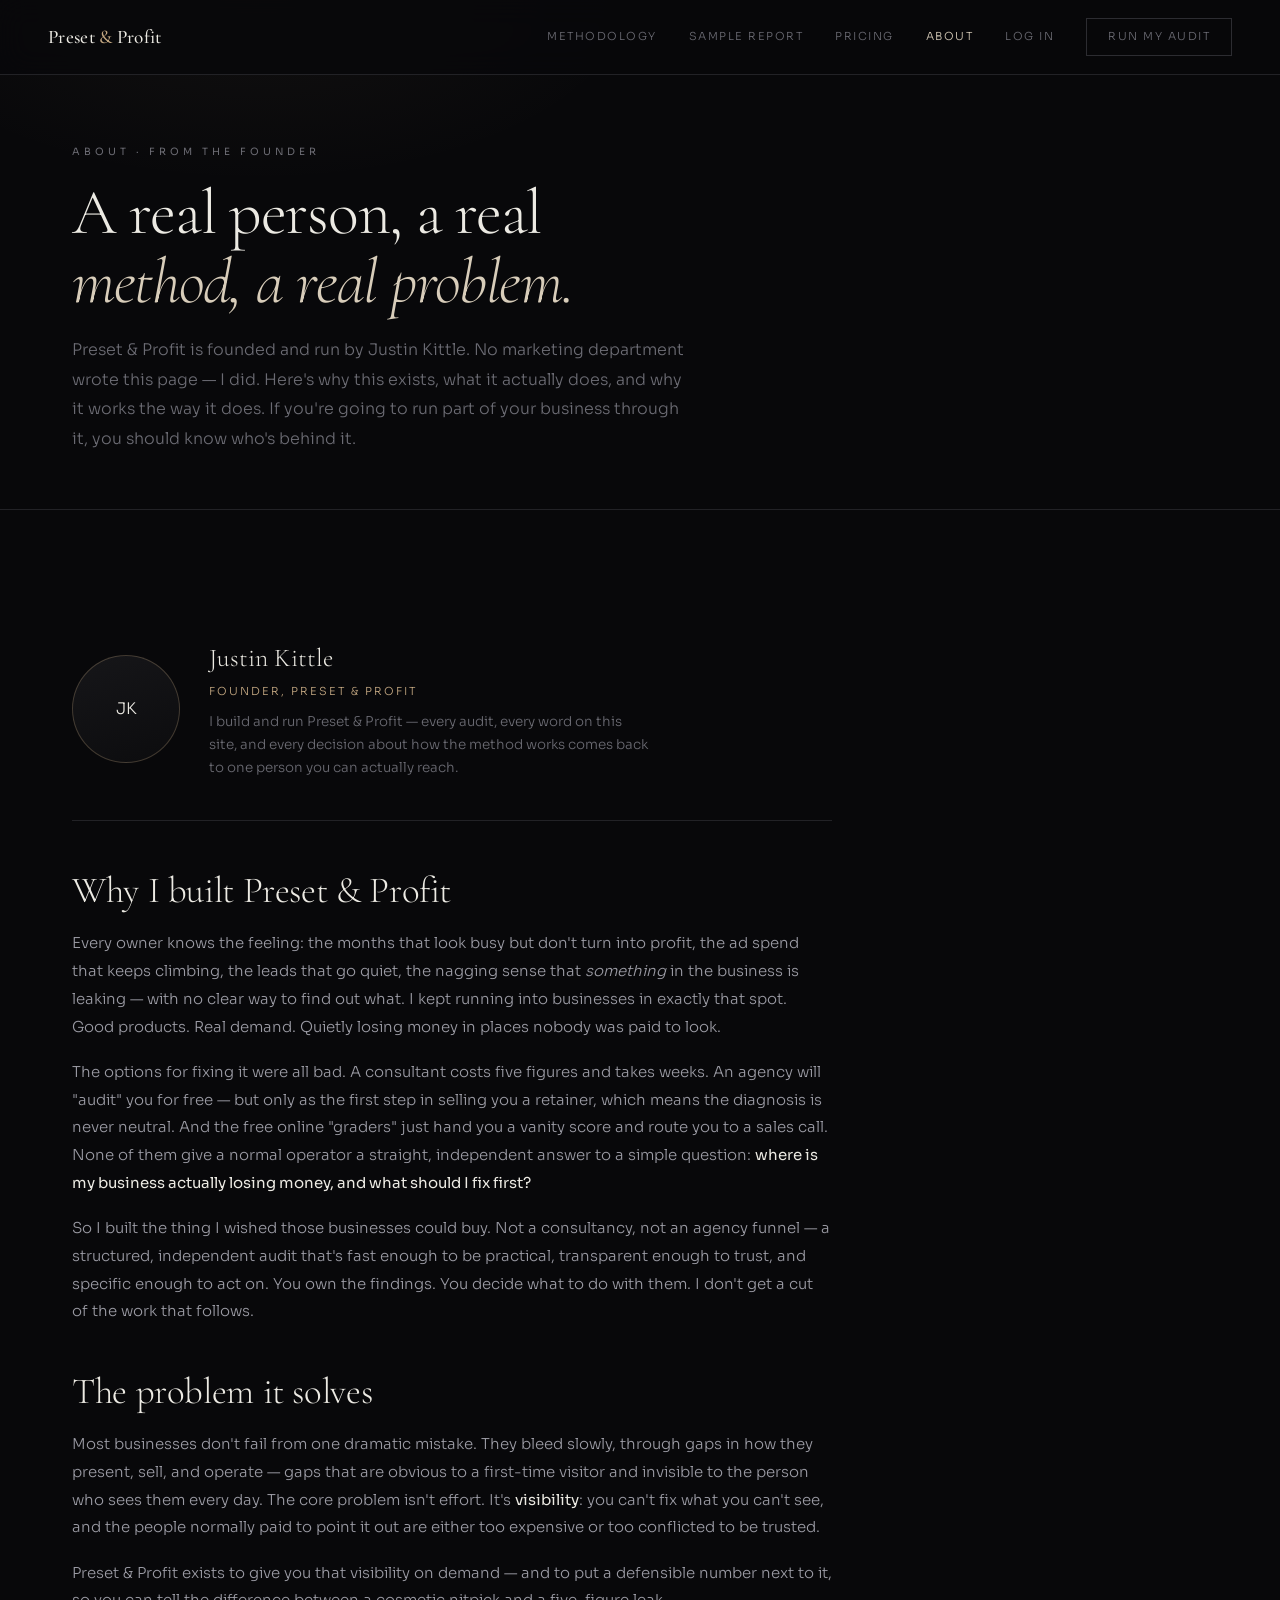
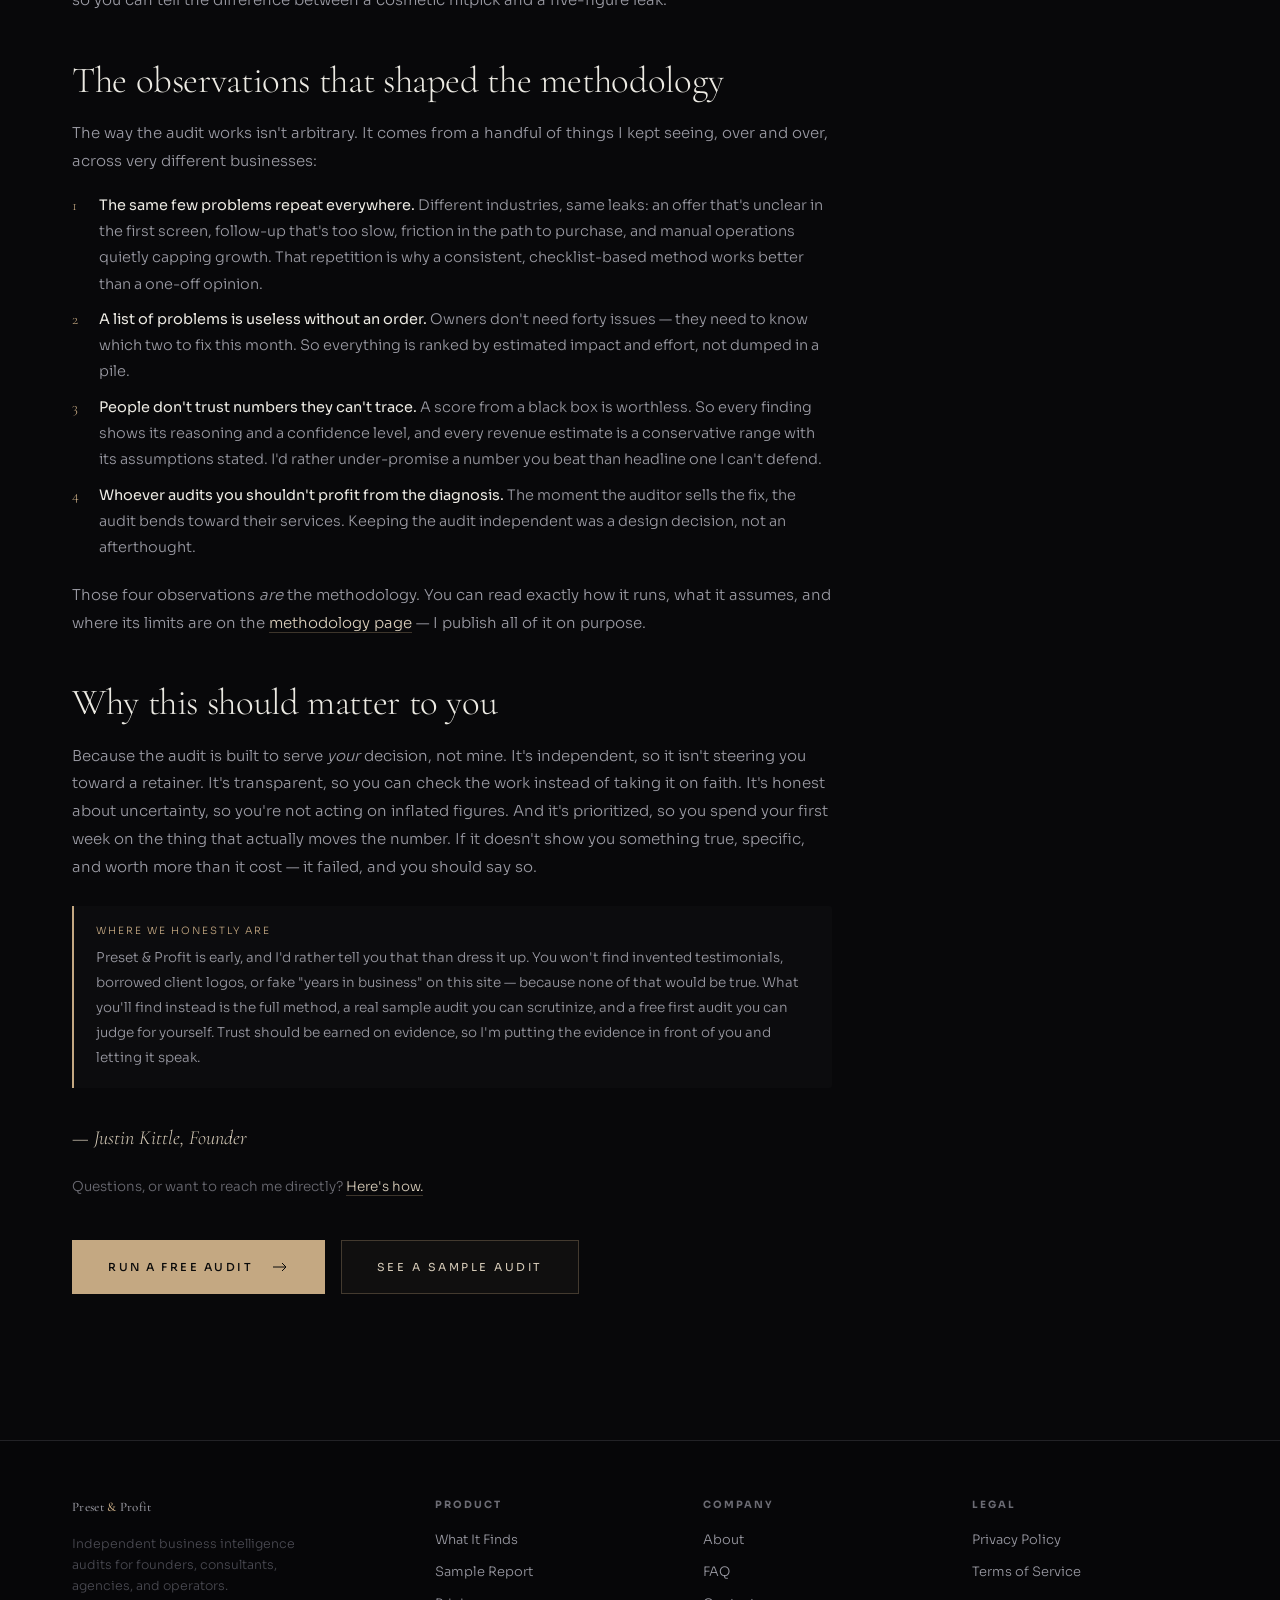
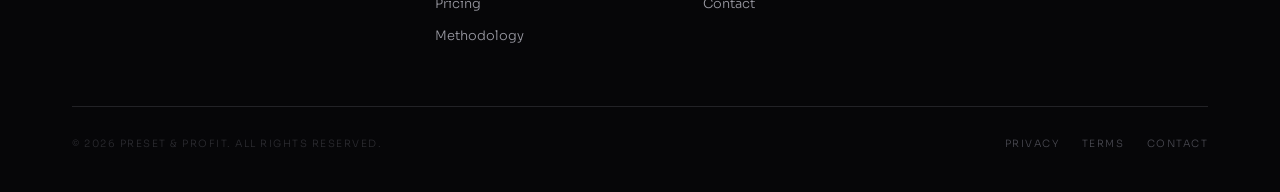
==== about.html @ 82113d1f "Restore marketing site: replace broken JSX index.html with working static site The repo previously s" ====
<!DOCTYPE html>
<html lang="en">
<head>
<meta charset="UTF-8" />
<meta name="viewport" content="width=device-width, initial-scale=1.0" />
<title>About — Preset &amp; Profit</title>
<meta name="description" content="Why Preset & Profit exists, what we analyze, and what makes the approach different. A transparent business intelligence audit built for operators." />
<link rel="icon" href="assets/favicon.svg" type="image/svg+xml" />
<link rel="preconnect" href="https://fonts.googleapis.com" /><link rel="preconnect" href="https://fonts.gstatic.com" crossorigin />
<link href="https://fonts.googleapis.com/css2?family=Cormorant+Garamond:ital,wght@0,300;0,400;0,500;0,600;1,300;1,400&family=Sora:wght@200;300;400;500;600&display=swap" rel="stylesheet" />
<link rel="stylesheet" href="assets/site.css" />
<style>
  .founder{display:flex;gap:1.8rem;align-items:center;max-width:var(--prose);margin-bottom:3rem;padding-bottom:2.5rem;border-bottom:1px solid var(--line)}
  .founder .photo{flex-shrink:0;width:108px;height:108px;border-radius:50%;background:linear-gradient(160deg,#161619,#0c0c0e);border:1px solid var(--gold-line);display:grid;place-items:center;overflow:hidden}
  .founder .photo img{width:100%;height:100%;object-fit:cover}
  .founder .nm{font-family:var(--serif);font-size:1.6rem;color:var(--warm-white)}
  .founder .role{font-size:11px;letter-spacing:2px;text-transform:uppercase;color:var(--gold);margin:.2rem 0 .7rem}
  .founder .who p{font-size:13.5px;color:var(--chrome);line-height:1.7;margin:0;max-width:440px}
  @media(max-width:560px){.founder{flex-direction:column;align-items:flex-start;text-align:left}}
</style>
</head>
<body>

<nav id="nav" class="solid">
  <a href="index.html" class="brand">Preset <b>&amp;</b> Profit</a>
  <button class="nav-toggle" aria-label="Menu" onclick="document.getElementById('navlinks').classList.toggle('open')">☰</button>
  <div class="nav-links" id="navlinks">
    <a href="methodology.html">Methodology</a>
    <a href="sample-report.html">Sample Report</a>
    <a href="index.html#pricing">Pricing</a>
    <a href="about.html" class="active">About</a>
    <a href="https://app.presetprofit.com/login">Log in</a>
    <a href="https://app.presetprofit.com/audit" class="nav-cta">Run My Audit</a>
  </div>
</nav>

<header class="page-hero">
  <div class="wrap">
    <span class="eyebrow">About · From the Founder</span>
    <h1>A real person, a real<br><em class="cream">method, a real problem.</em></h1>
    <p class="lead">Preset &amp; Profit is founded and run by Justin Kittle. No marketing department wrote this page — I did. Here's why this exists, what it actually does, and why it works the way it does. If you're going to run part of your business through it, you should know who's behind it.</p>
  </div>
</header>

<main class="section-pad">
  <div class="wrap">
    <!-- Founder card -->
    <div class="founder reveal">
      <div class="photo">JK</div>
      <div class="who">
        <div class="nm">Justin Kittle</div>
        <div class="role">Founder, Preset &amp; Profit</div>
        <p>I build and run Preset &amp; Profit — every audit, every word on this site, and every decision about how the method works comes back to one person you can actually reach.</p>
      </div>
    </div>

    <div class="prose reveal d2">

      <h2>Why I built Preset &amp; Profit</h2>
      <p>Every owner knows the feeling: the months that look busy but don't turn into profit, the ad spend that keeps climbing, the leads that go quiet, the nagging sense that <em>something</em> in the business is leaking — with no clear way to find out what. I kept running into businesses in exactly that spot. Good products. Real demand. Quietly losing money in places nobody was paid to look.</p>
      <p>The options for fixing it were all bad. A consultant costs five figures and takes weeks. An agency will "audit" you for free — but only as the first step in selling you a retainer, which means the diagnosis is never neutral. And the free online "graders" just hand you a vanity score and route you to a sales call. None of them give a normal operator a straight, independent answer to a simple question: <strong>where is my business actually losing money, and what should I fix first?</strong></p>
      <p>So I built the thing I wished those businesses could buy. Not a consultancy, not an agency funnel — a structured, independent audit that's fast enough to be practical, transparent enough to trust, and specific enough to act on. You own the findings. You decide what to do with them. I don't get a cut of the work that follows.</p>

      <h2>The problem it solves</h2>
      <p>Most businesses don't fail from one dramatic mistake. They bleed slowly, through gaps in how they present, sell, and operate — gaps that are obvious to a first-time visitor and invisible to the person who sees them every day. The core problem isn't effort. It's <strong>visibility</strong>: you can't fix what you can't see, and the people normally paid to point it out are either too expensive or too conflicted to be trusted.</p>
      <p>Preset &amp; Profit exists to give you that visibility on demand — and to put a defensible number next to it, so you can tell the difference between a cosmetic nitpick and a five-figure leak.</p>

      <h2>The observations that shaped the methodology</h2>
      <p>The way the audit works isn't arbitrary. It comes from a handful of things I kept seeing, over and over, across very different businesses:</p>
      <ol>
        <li><strong>The same few problems repeat everywhere.</strong> Different industries, same leaks: an offer that's unclear in the first screen, follow-up that's too slow, friction in the path to purchase, and manual operations quietly capping growth. That repetition is why a consistent, checklist-based method works better than a one-off opinion.</li>
        <li><strong>A list of problems is useless without an order.</strong> Owners don't need forty issues — they need to know which two to fix this month. So everything is ranked by estimated impact and effort, not dumped in a pile.</li>
        <li><strong>People don't trust numbers they can't trace.</strong> A score from a black box is worthless. So every finding shows its reasoning and a confidence level, and every revenue estimate is a conservative range with its assumptions stated. I'd rather under-promise a number you beat than headline one I can't defend.</li>
        <li><strong>Whoever audits you shouldn't profit from the diagnosis.</strong> The moment the auditor sells the fix, the audit bends toward their services. Keeping the audit independent was a design decision, not an afterthought.</li>
      </ol>
      <p>Those four observations <em>are</em> the methodology. You can read exactly how it runs, what it assumes, and where its limits are on the <a class="link" href="methodology.html">methodology page</a> — I publish all of it on purpose.</p>

      <h2>Why this should matter to you</h2>
      <p>Because the audit is built to serve <em>your</em> decision, not mine. It's independent, so it isn't steering you toward a retainer. It's transparent, so you can check the work instead of taking it on faith. It's honest about uncertainty, so you're not acting on inflated figures. And it's prioritized, so you spend your first week on the thing that actually moves the number. If it doesn't show you something true, specific, and worth more than it cost — it failed, and you should say so.</p>

      <div class="callout">
        <span class="t">Where we honestly are</span>
        <p>Preset &amp; Profit is early, and I'd rather tell you that than dress it up. You won't find invented testimonials, borrowed client logos, or fake "years in business" on this site — because none of that would be true. What you'll find instead is the full method, a real sample audit you can scrutinize, and a free first audit you can judge for yourself. Trust should be earned on evidence, so I'm putting the evidence in front of you and letting it speak.</p>
      </div>

      <p style="margin-top:2rem;font-style:italic;color:var(--cream);font-family:var(--serif);font-size:1.25rem">— Justin Kittle, Founder</p>
      <p class="muted">Questions, or want to reach me directly? <a class="link" href="contact.html">Here's how.</a></p>

      <p style="margin-top:2.5rem">
        <a href="https://app.presetprofit.com/audit" class="btn btn-primary">Run a free audit &nbsp;
          <svg width="15" height="10" viewBox="0 0 15 10" fill="none"><path d="M0 5h13M9 1l4 4-4 4" stroke="currentColor" stroke-width="1"/></svg></a>
        &nbsp;&nbsp;
        <a href="sample-report.html" class="btn btn-ghost">See a sample audit</a>
      </p>

    </div>
  </div>
</main>

<footer>
  <div class="wrap">
    <div class="foot-top">
      <div class="foot-col">
        <a href="index.html" class="brand">Preset <b>&amp;</b> Profit</a>
        <p>Independent business intelligence audits for founders, consultants, agencies, and operators.</p>
      </div>
      <div class="foot-col"><h5>Product</h5>
        <a href="index.html#features">What It Finds</a>
        <a href="sample-report.html">Sample Report</a>
        <a href="index.html#pricing">Pricing</a>
        <a href="methodology.html">Methodology</a>
      </div>
      <div class="foot-col"><h5>Company</h5>
        <a href="about.html">About</a>
        <a href="faq.html">FAQ</a>
        <a href="contact.html">Contact</a>
      </div>
      <div class="foot-col"><h5>Legal</h5>
        <a href="privacy.html">Privacy Policy</a>
        <a href="terms.html">Terms of Service</a>
      </div>
    </div>
    <div class="foot-bottom">
      <div class="foot-legal">© 2026 Preset &amp; Profit. All rights reserved.</div>
      <div class="links"><a href="privacy.html">Privacy</a><a href="terms.html">Terms</a><a href="contact.html">Contact</a></div>
    </div>
  </div>
</footer>

<script src="assets/site.js"></script>
</body>
</html>
---- assets/site.css ----
/* ════════════════════════════════════════════════════════════════
   Preset & Profit — shared design system
   Same tokens as the homepage. Used by all sub-pages so the
   site reads as ONE company, not a landing page plus a few orphans.
   ════════════════════════════════════════════════════════════════ */
:root{
  --black:#08080a; --charcoal:#0c0c0e; --graphite:#141417; --graphite2:#1c1c20;
  --line:#222226; --line2:#2c2c31;
  --chrome:#6b6b73; --silver:#9a9aa3; --mute:#4a4a52;
  --warm-white:#ECEAE3; --cream:#D8CDBA;
  --gold:#C4A882; --gold-soft:rgba(196,168,130,.10); --gold-line:rgba(196,168,130,.28);
  --blue:#5B8DEF; --green:#5FBF8F; --amber:#E0A04E; --red:#D9614F;
  --serif:'Cormorant Garamond',Georgia,serif;
  --sans:'Sora',system-ui,-apple-system,sans-serif;
  --maxw:1200px; --prose:760px;
}
*,*::before,*::after{box-sizing:border-box;margin:0;padding:0}
html{scroll-behavior:smooth;-webkit-text-size-adjust:100%}
body{background:var(--black);color:var(--warm-white);font-family:var(--sans);font-weight:300;line-height:1.6;overflow-x:hidden;-webkit-font-smoothing:antialiased}
::selection{background:var(--gold);color:#000}
::-webkit-scrollbar{width:3px}::-webkit-scrollbar-track{background:#000}::-webkit-scrollbar-thumb{background:#2a2a2e}
a{color:inherit;text-decoration:none}
img{max-width:100%;display:block}

.wrap{max-width:var(--maxw);margin:0 auto;padding:0 2rem}
.eyebrow{font-size:10px;letter-spacing:4px;color:var(--chrome);text-transform:uppercase;font-weight:400}
.serif{font-family:var(--serif)}
em.cream{color:var(--cream);font-style:italic;font-weight:300}
h1,h2,h3{font-weight:300;letter-spacing:-.01em}
.h2{font-family:var(--serif);font-size:clamp(2rem,4.4vw,3.4rem);line-height:1.12;color:var(--warm-white)}
.lead{font-size:clamp(14px,1.6vw,16px);line-height:1.85;color:var(--chrome)}
.section-pad{padding:clamp(5rem,10vw,9rem) 0}

/* Reveal */
.reveal{opacity:0;transform:translateY(30px);transition:opacity .9s cubic-bezier(.16,1,.3,1),transform .9s cubic-bezier(.16,1,.3,1)}
.reveal.in{opacity:1;transform:none}
.d1{transition-delay:.08s}.d2{transition-delay:.16s}.d3{transition-delay:.24s}.d4{transition-delay:.32s}

/* Buttons */
.btn{display:inline-flex;align-items:center;gap:.7rem;font-family:var(--sans);font-size:11px;letter-spacing:2.5px;text-transform:uppercase;font-weight:400;cursor:pointer;transition:all .35s cubic-bezier(.16,1,.3,1);border:1px solid transparent}
.btn-primary{background:var(--gold);color:#0a0a0a;padding:1rem 2.2rem;font-weight:500}
.btn-primary:hover{background:#d4bb96;transform:translateY(-2px);box-shadow:0 12px 40px -12px rgba(196,168,130,.5)}
.btn-ghost{background:rgba(196,168,130,.04);border-color:var(--gold-line);color:var(--cream);padding:1rem 2.2rem}
.btn-ghost:hover{background:var(--gold-soft);border-color:var(--gold);transform:translateY(-2px)}
.btn svg{transition:transform .35s}.btn:hover svg{transform:translateX(4px)}

/* Nav (shared) */
nav{position:fixed;top:0;left:0;right:0;z-index:100;display:flex;justify-content:space-between;align-items:center;padding:1.15rem clamp(1.25rem,4vw,3rem);transition:all .5s cubic-bezier(.16,1,.3,1)}
nav.scrolled,nav.solid{background:rgba(8,8,10,.82);backdrop-filter:blur(14px);border-bottom:1px solid var(--line)}
.brand{font-family:var(--serif);font-size:1.2rem;letter-spacing:.3px;color:var(--warm-white);font-weight:500}
.brand b{color:var(--gold);font-weight:500}
.nav-links{display:flex;gap:2rem;align-items:center}
.nav-links a{font-size:11px;letter-spacing:1.5px;color:var(--chrome);text-transform:uppercase;transition:color .3s}
.nav-links a:hover{color:var(--warm-white)}
.nav-links a.active{color:var(--cream)}
.nav-cta{border:1px solid var(--line2);padding:.55rem 1.3rem;color:var(--cream);font-size:10px;letter-spacing:2px;text-transform:uppercase;transition:all .3s}
.nav-cta:hover{border-color:var(--gold);color:var(--gold)}
.nav-toggle{display:none;background:none;border:none;color:var(--warm-white);cursor:pointer;font-size:1.3rem}

/* Sub-page hero */
.page-hero{padding:9rem 0 3.5rem;border-bottom:1px solid var(--line);position:relative;overflow:hidden}
.page-hero::after{content:"";position:absolute;inset:0;background:radial-gradient(ellipse 50% 60% at 20% 0%,rgba(196,168,130,.05),transparent 60%);pointer-events:none}
.page-hero .eyebrow{display:block;margin-bottom:1.1rem}
.page-hero h1{font-family:var(--serif);font-size:clamp(2.4rem,5.5vw,4rem);line-height:1.08;letter-spacing:-.02em;max-width:780px}
.page-hero p{margin-top:1.2rem;max-width:620px}
.crumb{font-size:11px;letter-spacing:1.5px;color:var(--mute);text-transform:uppercase;margin-bottom:2rem}
.crumb a:hover{color:var(--silver)}

/* Prose (content pages) */
.prose{max-width:var(--prose)}
.prose h2{font-family:var(--serif);font-size:clamp(1.6rem,3.2vw,2.3rem);color:var(--warm-white);margin:2.8rem 0 1rem;line-height:1.2}
.prose h3{font-family:var(--serif);font-size:1.35rem;color:var(--cream);margin:2rem 0 .7rem;font-weight:400}
.prose h2:first-child,.prose h3:first-child{margin-top:0}
.prose p{font-size:15px;line-height:1.85;color:var(--silver);margin-bottom:1.1rem}
.prose p.muted{color:var(--chrome);font-size:13.5px}
.prose ul,.prose ol{margin:0 0 1.3rem 0;padding-left:0;list-style:none}
.prose li{font-size:14.5px;line-height:1.8;color:var(--silver);padding-left:1.4rem;position:relative;margin-bottom:.6rem}
.prose li::before{content:"";position:absolute;left:0;top:11px;width:6px;height:1px;background:var(--gold)}
.prose ol{counter-reset:n}
.prose ol li::before{content:counter(n);counter-increment:n;top:0;width:auto;height:auto;background:none;color:var(--gold);font-family:var(--serif);font-size:.95rem}
.prose ol li{padding-left:1.7rem}
.prose strong{color:var(--warm-white);font-weight:400}
.prose a.link{color:var(--cream);border-bottom:1px solid var(--gold-line)}
.prose a.link:hover{border-color:var(--gold)}
.fill{background:rgba(196,168,130,.08);border:1px dashed var(--gold-line);color:var(--cream);padding:.05rem .4rem;border-radius:2px;font-style:normal;font-size:.92em}
.callout{border-left:2px solid var(--gold);background:#0c0c0e;padding:1.1rem 1.4rem;margin:1.6rem 0;border-radius:0 3px 3px 0}
.callout p{margin:0;font-size:13.5px;color:var(--silver)}
.callout .t{font-size:10px;letter-spacing:2px;text-transform:uppercase;color:var(--gold);display:block;margin-bottom:.4rem}

/* Cards / grids */
.grid{display:grid;gap:1.25rem}
.g2{grid-template-columns:repeat(2,1fr)}.g3{grid-template-columns:repeat(3,1fr)}.g4{grid-template-columns:repeat(4,1fr)}
.card{background:linear-gradient(160deg,#0f0f12,#0b0b0d);border:1px solid var(--line);padding:1.9rem;transition:border-color .4s,transform .4s cubic-bezier(.16,1,.3,1)}
.card:hover{border-color:var(--line2);transform:translateY(-4px)}
.card .k{font-size:10px;letter-spacing:2.5px;color:var(--gold);text-transform:uppercase;margin-bottom:1rem}
.card h3{font-family:var(--serif);font-size:1.4rem;color:var(--warm-white);margin-bottom:.6rem;line-height:1.2;font-weight:400}
.card p{font-size:13.5px;color:var(--chrome);line-height:1.75}

.section-head{max-width:680px;margin-bottom:3rem}
.section-head .eyebrow{display:block;margin-bottom:1.1rem}
.section-head p{margin-top:1.2rem}

/* Contact / form */
.field{display:flex;flex-direction:column;gap:.4rem;margin-bottom:1rem}
.field label{font-size:10px;letter-spacing:1.5px;color:var(--chrome);text-transform:uppercase}
.field input,.field textarea,.field select{background:#0d0d10;border:1px solid var(--line2);color:var(--warm-white);font-family:var(--sans);font-size:14px;padding:.9rem 1rem;border-radius:3px;transition:border-color .3s;width:100%}
.field textarea{min-height:130px;resize:vertical}
.field input:focus,.field textarea:focus,.field select:focus{outline:none;border-color:var(--gold)}
.field input::placeholder,.field textarea::placeholder{color:var(--mute)}
.form-success{display:none;padding:1.4rem;border:1px solid var(--gold-line);background:var(--gold-soft);border-radius:4px;margin-top:1.2rem}
.form-success.show{display:block}
.form-success h4{font-family:var(--serif);font-size:1.3rem;color:var(--cream);margin-bottom:.4rem}
.form-success p{font-size:13px;color:var(--silver);line-height:1.7}

/* FAQ */
.faq-item{border-bottom:1px solid var(--line)}
.faq-q{width:100%;text-align:left;background:none;border:none;cursor:pointer;padding:1.4rem 0;display:flex;justify-content:space-between;align-items:center;gap:1.5rem;color:var(--warm-white);font-family:var(--sans);font-size:15px;font-weight:400}
.faq-q .pm{color:var(--gold);font-size:1.3rem;flex-shrink:0;transition:transform .3s;line-height:1}
.faq-q[aria-expanded="true"] .pm{transform:rotate(45deg)}
.faq-a{max-height:0;overflow:hidden;transition:max-height .4s ease}
.faq-a .inner{padding:0 0 1.5rem;font-size:14px;line-height:1.85;color:var(--silver);max-width:680px}

/* Footer (shared) */
footer{border-top:1px solid var(--line);padding:3.5rem 0 2.5rem;background:#060608}
.foot-top{display:grid;grid-template-columns:1.4fr 1fr 1fr 1fr;gap:2rem;margin-bottom:3rem}
.foot-col h5{font-size:10px;letter-spacing:2px;text-transform:uppercase;color:var(--chrome);margin-bottom:1.1rem}
.foot-col a{display:block;font-size:13px;color:var(--silver);margin-bottom:.7rem;transition:color .3s}
.foot-col a:hover{color:var(--warm-white)}
.foot-col .brand{margin-bottom:1rem}
.foot-col p{font-size:12.5px;color:var(--mute);line-height:1.7;max-width:240px}
.foot-bottom{display:flex;justify-content:space-between;align-items:center;gap:1.5rem;flex-wrap:wrap;border-top:1px solid var(--line);padding-top:1.8rem}
.foot-legal{font-size:10px;letter-spacing:1.5px;color:#2c2c31;text-transform:uppercase}
.foot-bottom .links{display:flex;gap:1.4rem;flex-wrap:wrap}
.foot-bottom .links a{font-size:10px;letter-spacing:1.5px;color:var(--mute);text-transform:uppercase;transition:color .3s}
.foot-bottom .links a:hover{color:var(--silver)}

@media(max-width:900px){
  .g4,.g3{grid-template-columns:repeat(2,1fr)}
  .foot-top{grid-template-columns:1fr 1fr}
  .nav-links{display:none}
  .nav-links.open{display:flex;position:absolute;top:100%;right:1rem;flex-direction:column;background:rgba(10,10,12,.97);backdrop-filter:blur(14px);border:1px solid var(--line);padding:1.4rem 1.8rem;gap:1.2rem;align-items:flex-start}
  .nav-toggle{display:block}
}
@media(max-width:560px){.g2,.g3,.g4{grid-template-columns:1fr}.foot-top{grid-template-columns:1fr}}
@media(prefers-reduced-motion:reduce){.reveal{opacity:1;transform:none;transition:none}*{animation:none!important}}
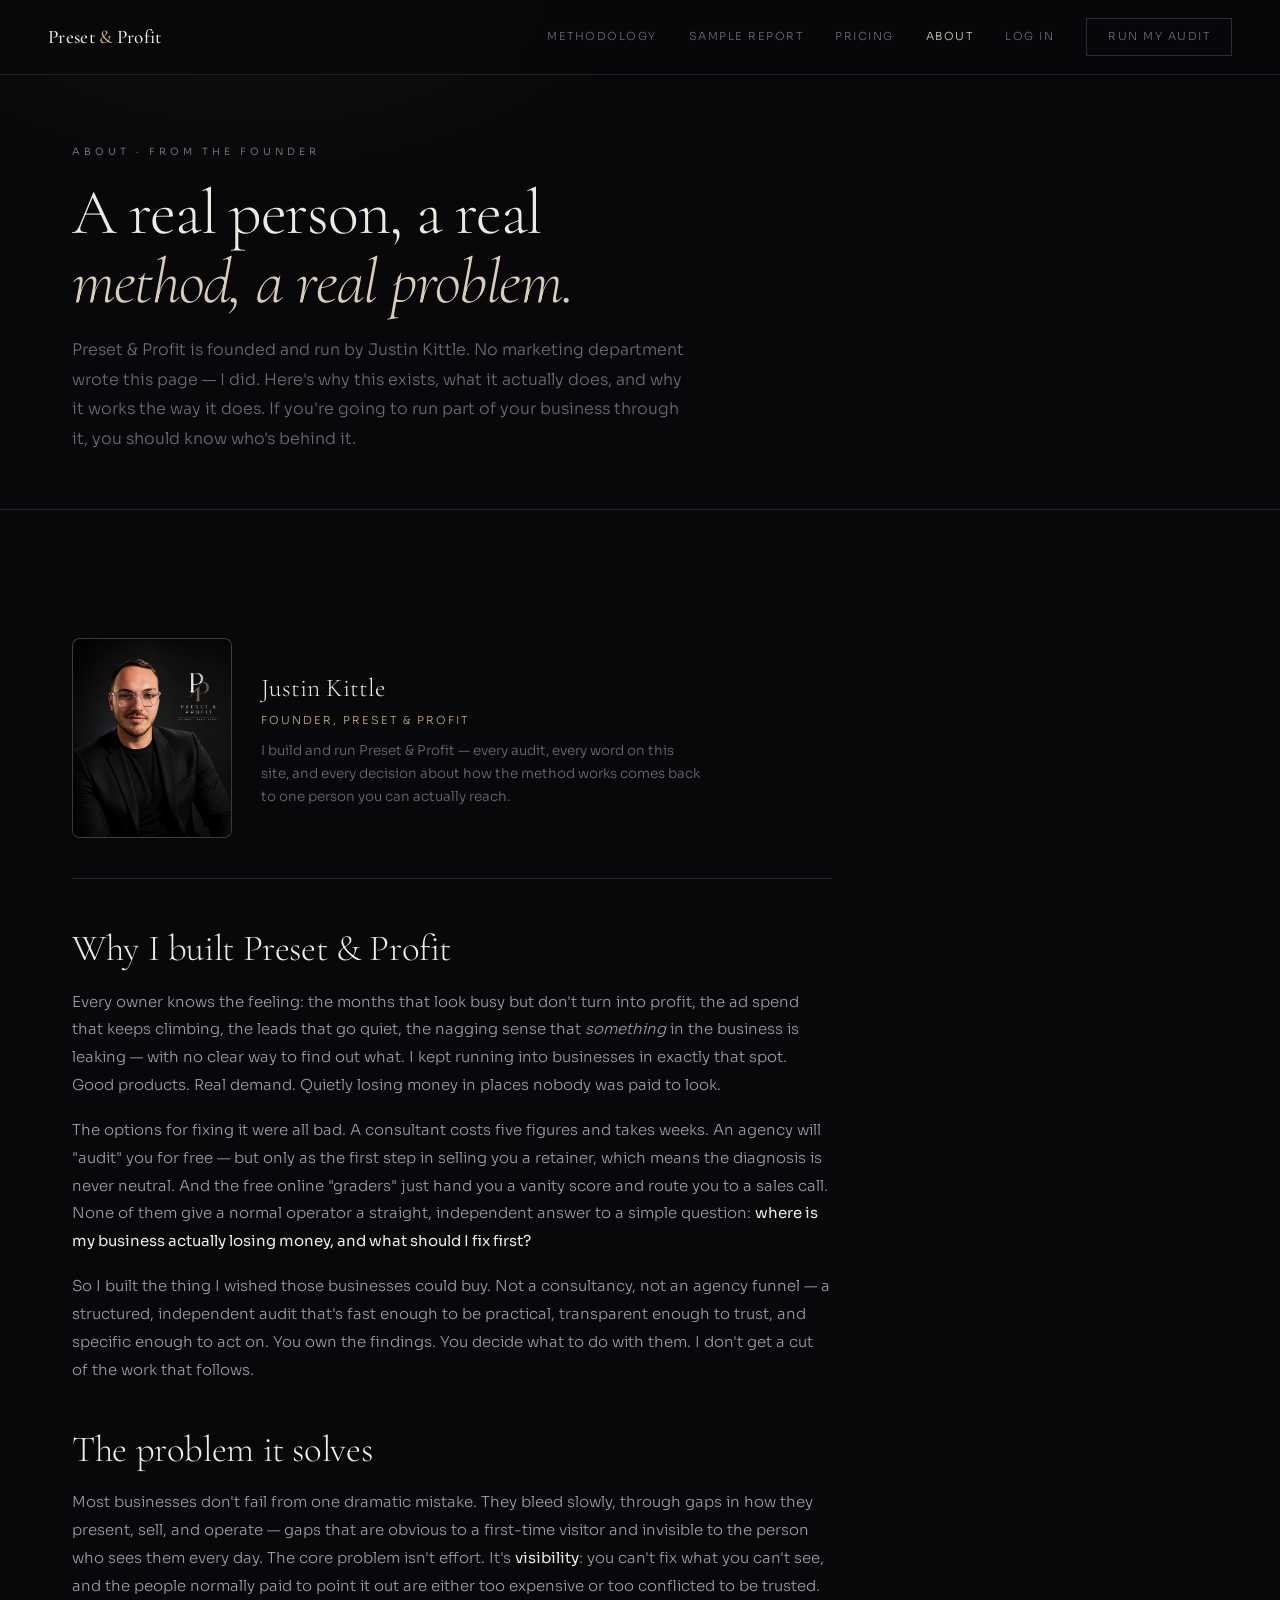
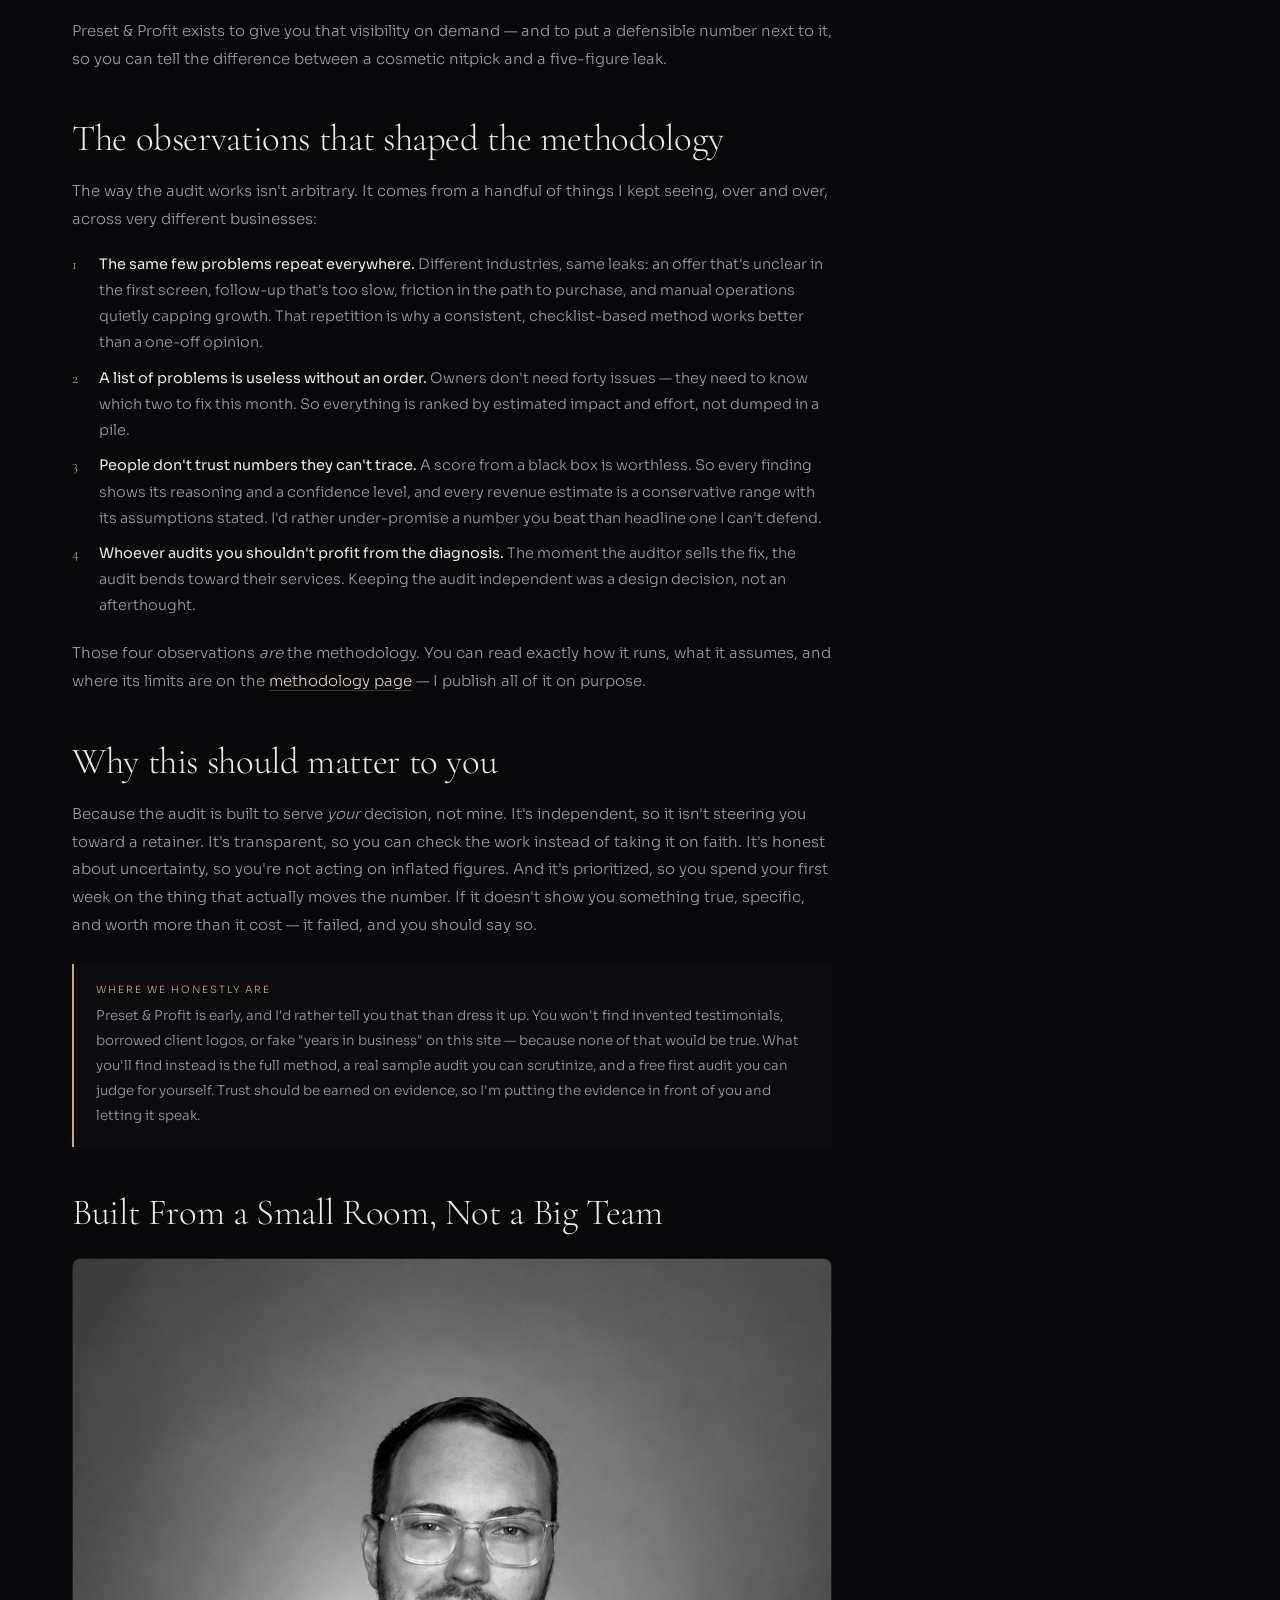
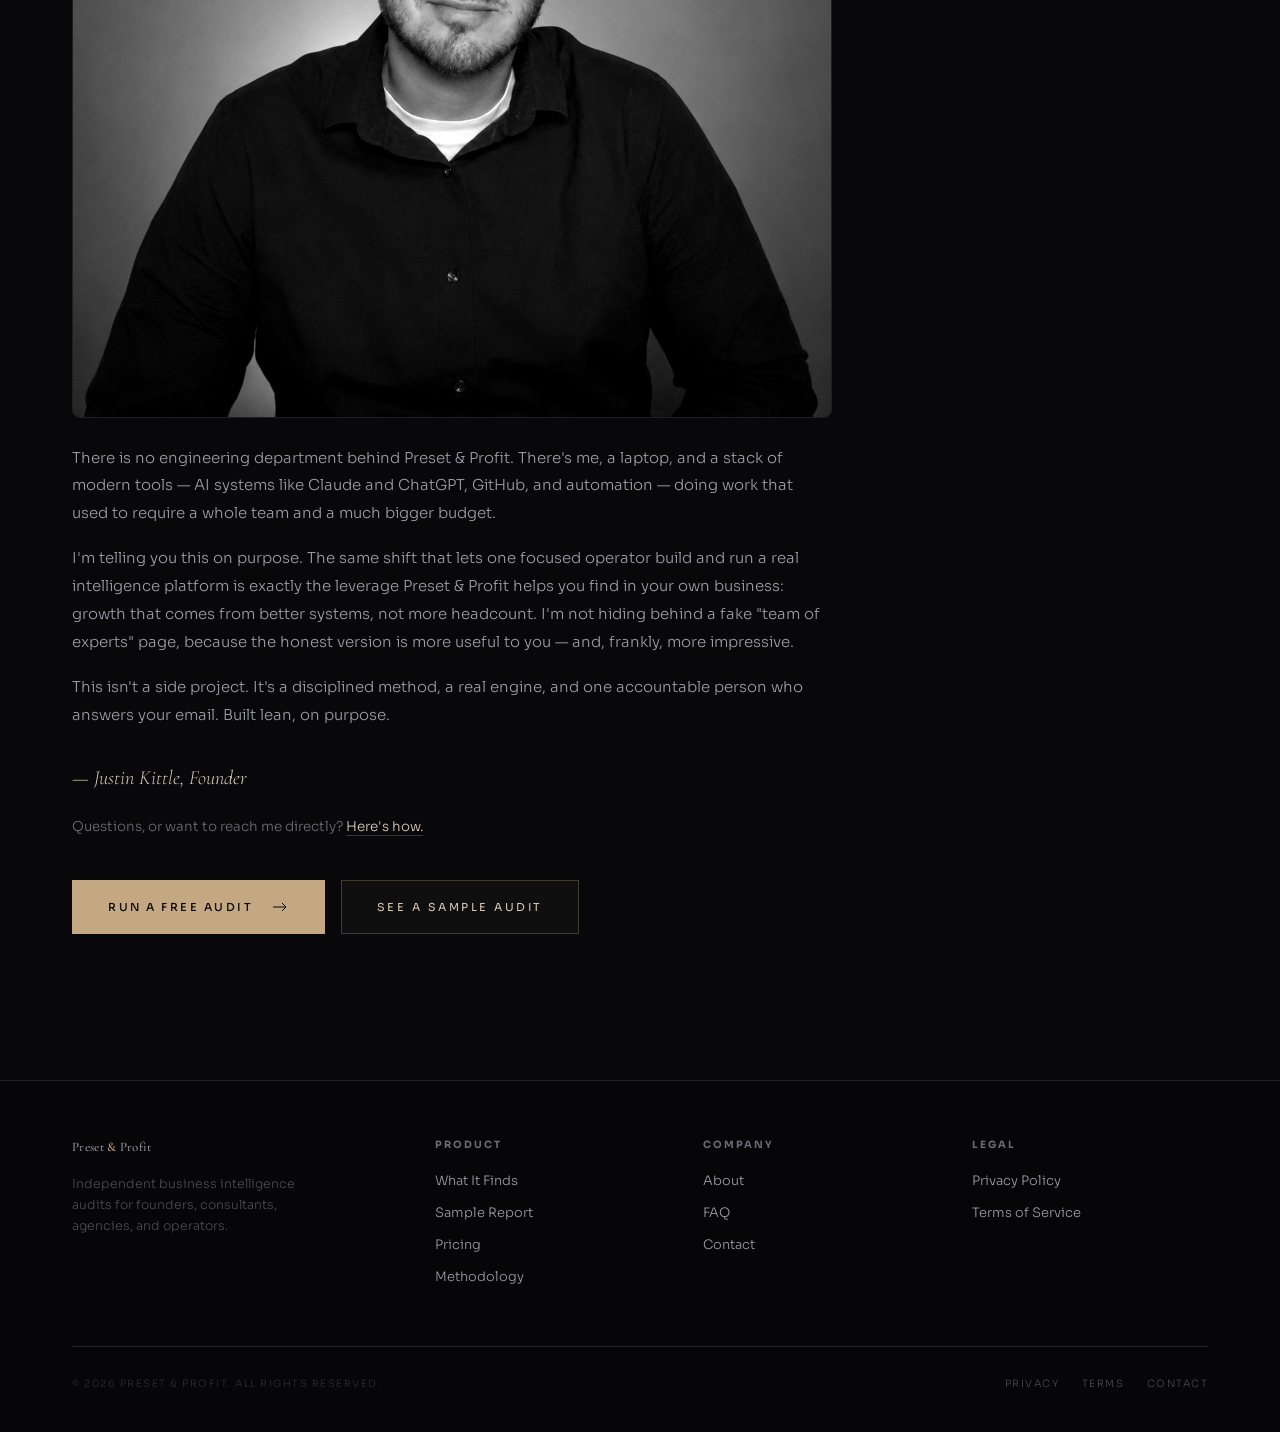
==== commit da414481: "Add founder images + founder story to marketing site - assets/founder.jpg (executive portrait, blaze" ====
--- a/about.html
+++ b/about.html
@@ -11,8 +11,10 @@
 <link rel="stylesheet" href="assets/site.css" />
 <style>
   .founder{display:flex;gap:1.8rem;align-items:center;max-width:var(--prose);margin-bottom:3rem;padding-bottom:2.5rem;border-bottom:1px solid var(--line)}
-  .founder .photo{flex-shrink:0;width:108px;height:108px;border-radius:50%;background:linear-gradient(160deg,#161619,#0c0c0e);border:1px solid var(--gold-line);display:grid;place-items:center;overflow:hidden}
-  .founder .photo img{width:100%;height:100%;object-fit:cover}
+  .founder .photo{flex-shrink:0;width:160px;height:200px;border-radius:8px;background:linear-gradient(160deg,#161619,#0c0c0e);border:1px solid var(--gold-line);display:grid;place-items:center;overflow:hidden;position:relative}
+  .founder .photo img{position:absolute;inset:0;width:100%;height:100%;object-fit:cover;object-position:50% 20%;z-index:1}
+  .founder .photo .mono{font-family:var(--serif);font-size:2.1rem;color:var(--gold)}
+  .story-photo{width:100%;border-radius:8px;border:1px solid var(--line);margin:1.4rem 0 1.6rem;display:block;filter:grayscale(1) contrast(1.04)}
   .founder .nm{font-family:var(--serif);font-size:1.6rem;color:var(--warm-white)}
   .founder .role{font-size:11px;letter-spacing:2px;text-transform:uppercase;color:var(--gold);margin:.2rem 0 .7rem}
   .founder .who p{font-size:13.5px;color:var(--chrome);line-height:1.7;margin:0;max-width:440px}
@@ -44,9 +46,12 @@
 
 <main class="section-pad">
   <div class="wrap">
-    <!-- Founder card -->
+    <!-- Founder lead — primary founder image (assets/founder.jpg). Monogram shows until the photo file is added. -->
     <div class="founder reveal">
-      <div class="photo">JK</div>
+      <div class="photo">
+        <img src="assets/founder.jpg" alt="Justin Kittle, Founder of Preset &amp; Profit" onerror="this.remove()" />
+        <span class="mono">JK</span>
+      </div>
       <div class="who">
         <div class="nm">Justin Kittle</div>
         <div class="role">Founder, Preset &amp; Profit</div>
@@ -82,6 +87,12 @@
         <span class="t">Where we honestly are</span>
         <p>Preset &amp; Profit is early, and I'd rather tell you that than dress it up. You won't find invented testimonials, borrowed client logos, or fake "years in business" on this site — because none of that would be true. What you'll find instead is the full method, a real sample audit you can scrutinize, and a free first audit you can judge for yourself. Trust should be earned on evidence, so I'm putting the evidence in front of you and letting it speak.</p>
       </div>
+
+      <h2>Built From a Small Room, Not a Big Team</h2>
+      <img class="story-photo" src="assets/founder-desk.jpg" alt="Justin Kittle building Preset &amp; Profit" onerror="this.style.display='none'" />
+      <p>There is no engineering department behind Preset &amp; Profit. There's me, a laptop, and a stack of modern tools — AI systems like Claude and ChatGPT, GitHub, and automation — doing work that used to require a whole team and a much bigger budget.</p>
+      <p>I'm telling you this on purpose. The same shift that lets one focused operator build and run a real intelligence platform is exactly the leverage Preset &amp; Profit helps you find in your own business: growth that comes from better systems, not more headcount. I'm not hiding behind a fake "team of experts" page, because the honest version is more useful to you — and, frankly, more impressive.</p>
+      <p>This isn't a side project. It's a disciplined method, a real engine, and one accountable person who answers your email. Built lean, on purpose.</p>
 
       <p style="margin-top:2rem;font-style:italic;color:var(--cream);font-family:var(--serif);font-size:1.25rem">— Justin Kittle, Founder</p>
       <p class="muted">Questions, or want to reach me directly? <a class="link" href="contact.html">Here's how.</a></p>
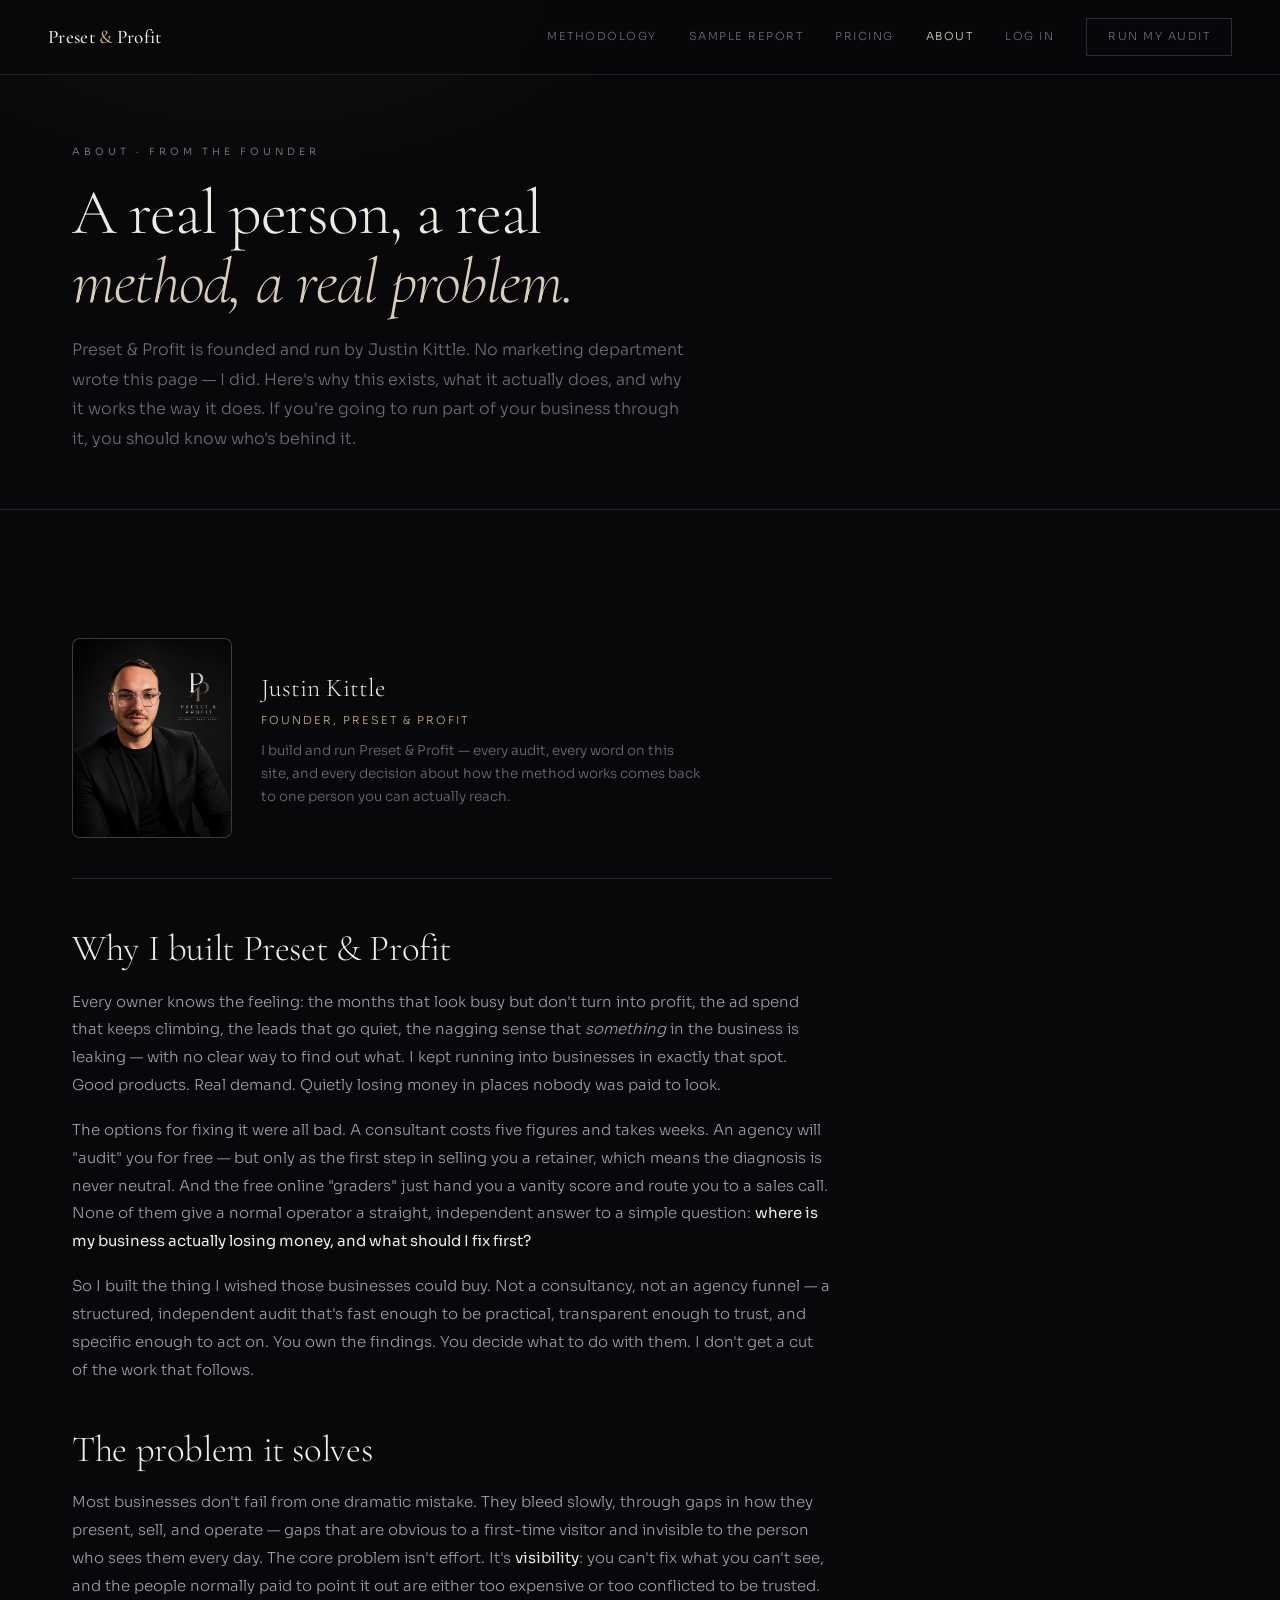
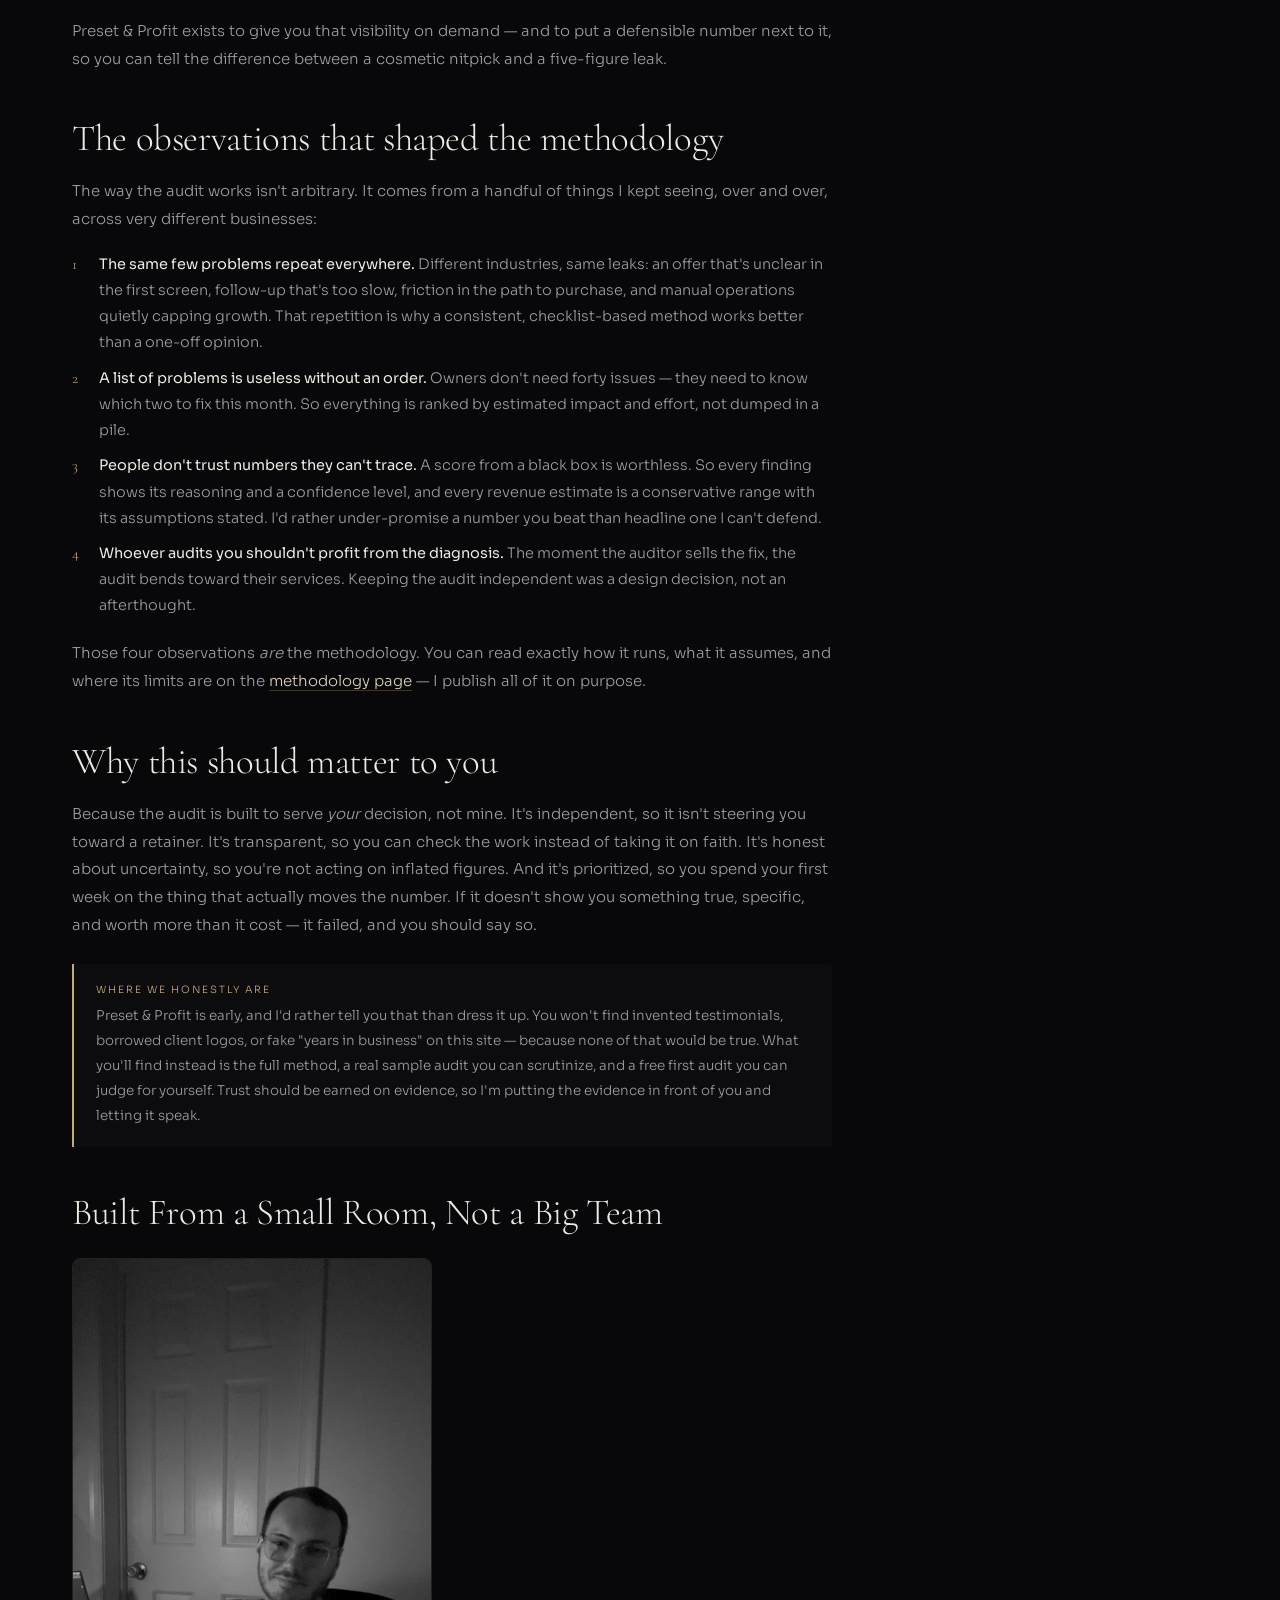
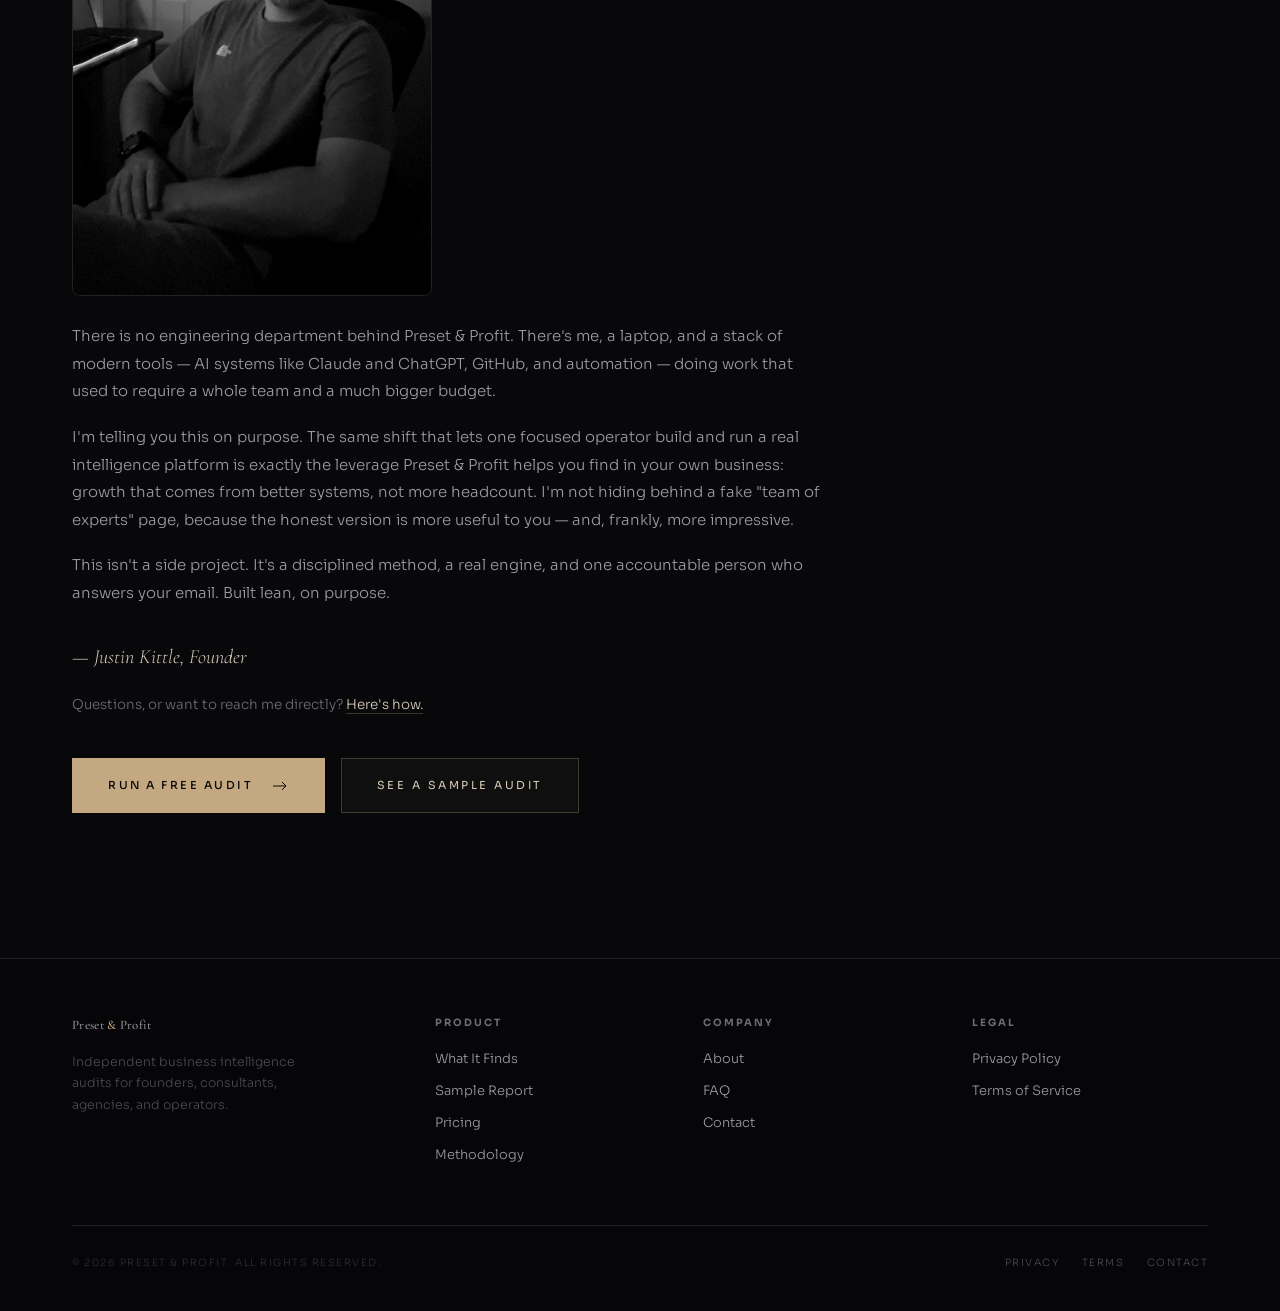
==== commit 65c42ce2: "Swap founder-desk.jpg to the correct candid B&W office photo Replaces the mistakenly-uploaded studio" ====
--- a/about.html
+++ b/about.html
@@ -14,7 +14,7 @@
   .founder .photo{flex-shrink:0;width:160px;height:200px;border-radius:8px;background:linear-gradient(160deg,#161619,#0c0c0e);border:1px solid var(--gold-line);display:grid;place-items:center;overflow:hidden;position:relative}
   .founder .photo img{position:absolute;inset:0;width:100%;height:100%;object-fit:cover;object-position:50% 20%;z-index:1}
   .founder .photo .mono{font-family:var(--serif);font-size:2.1rem;color:var(--gold)}
-  .story-photo{width:100%;border-radius:8px;border:1px solid var(--line);margin:1.4rem 0 1.6rem;display:block;filter:grayscale(1) contrast(1.04)}
+  .story-photo{display:block;width:100%;max-width:360px;border-radius:8px;border:1px solid var(--line);margin:1.4rem 0 1.6rem;filter:grayscale(1) brightness(1.14) contrast(1.06)}
   .founder .nm{font-family:var(--serif);font-size:1.6rem;color:var(--warm-white)}
   .founder .role{font-size:11px;letter-spacing:2px;text-transform:uppercase;color:var(--gold);margin:.2rem 0 .7rem}
   .founder .who p{font-size:13.5px;color:var(--chrome);line-height:1.7;margin:0;max-width:440px}
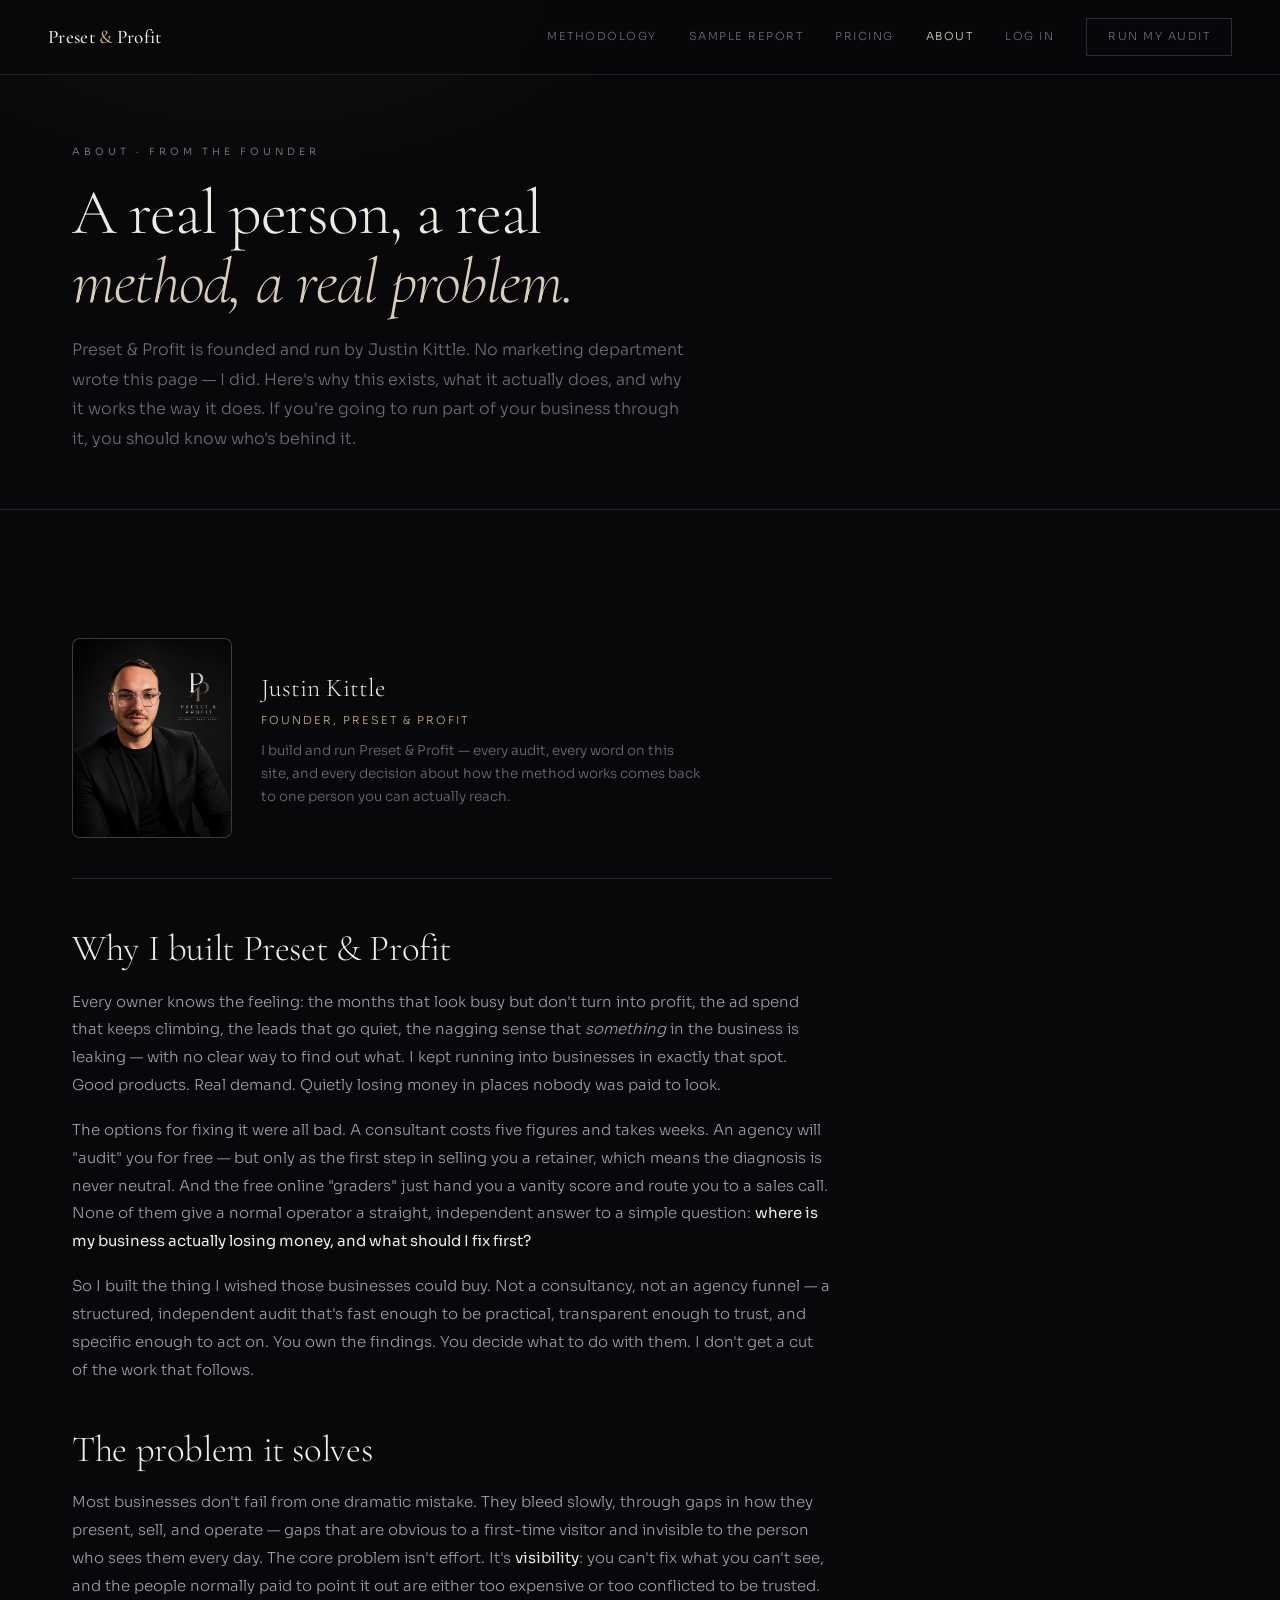
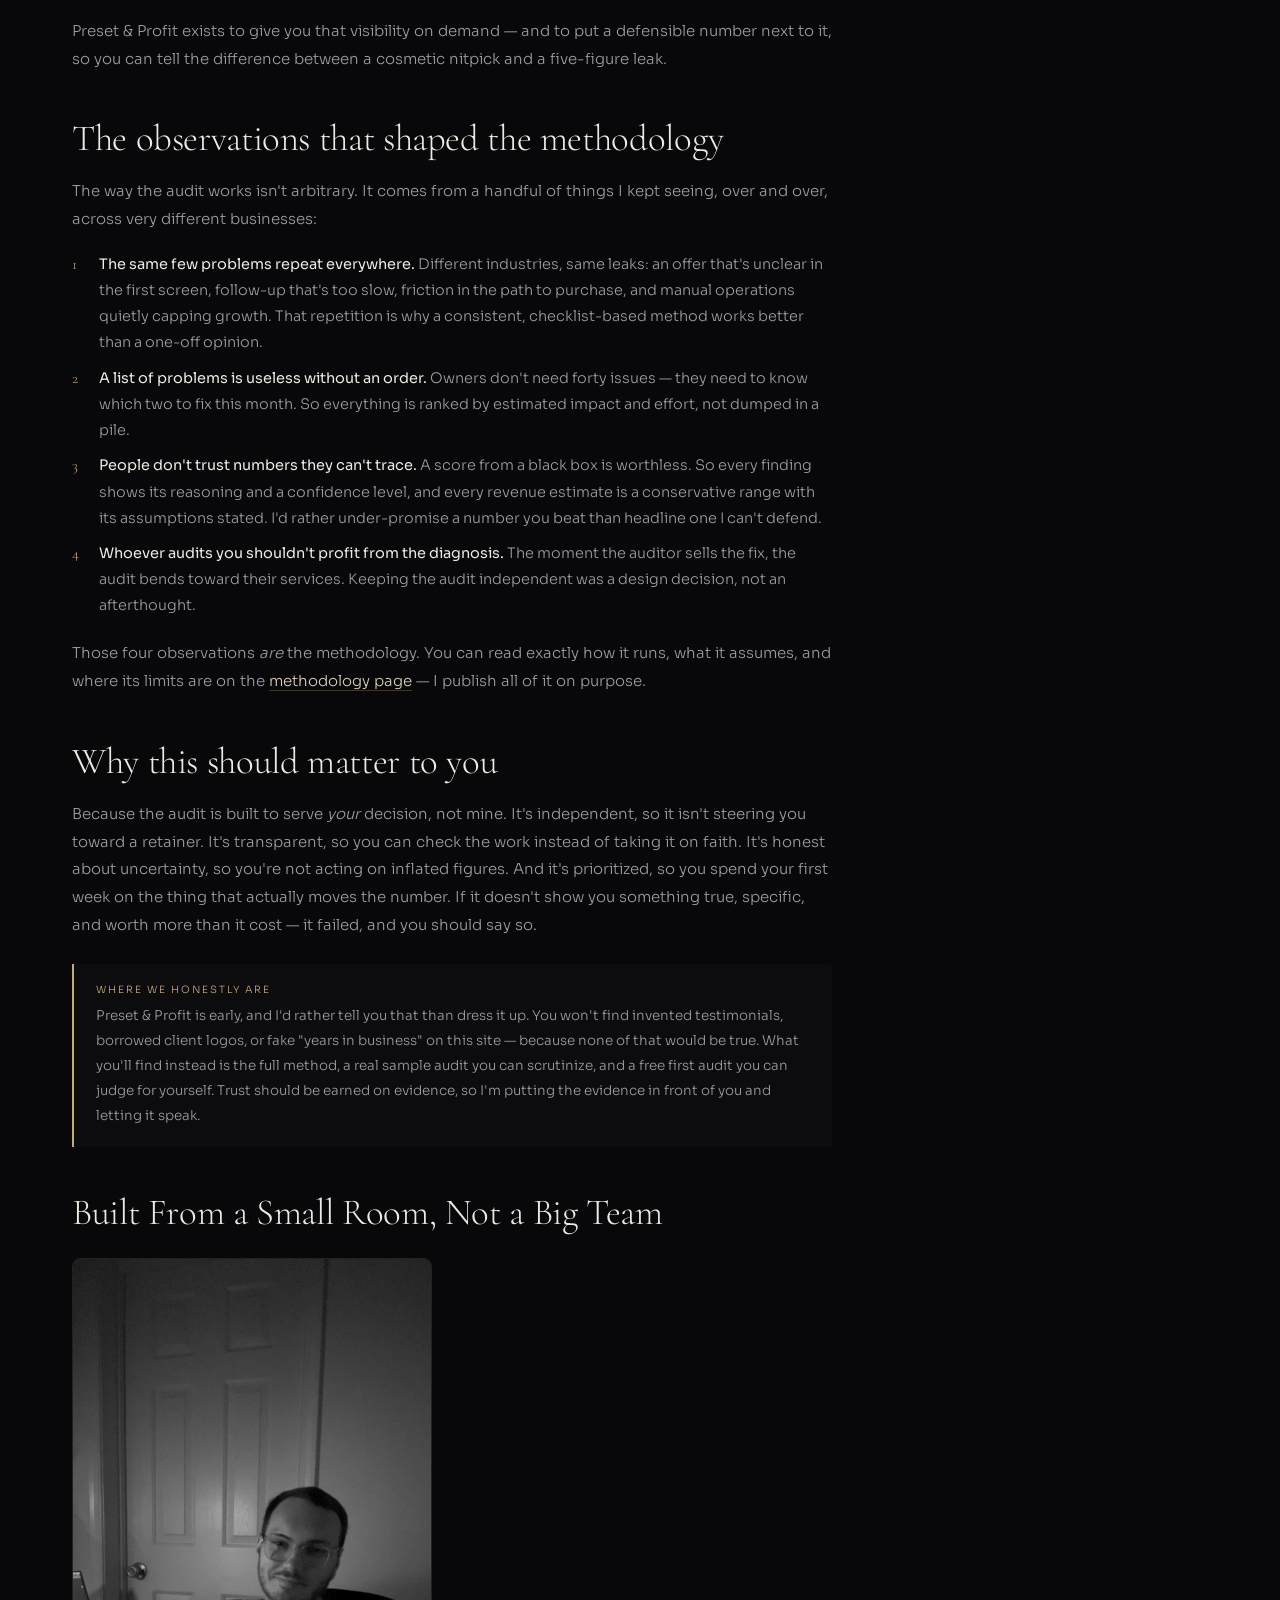
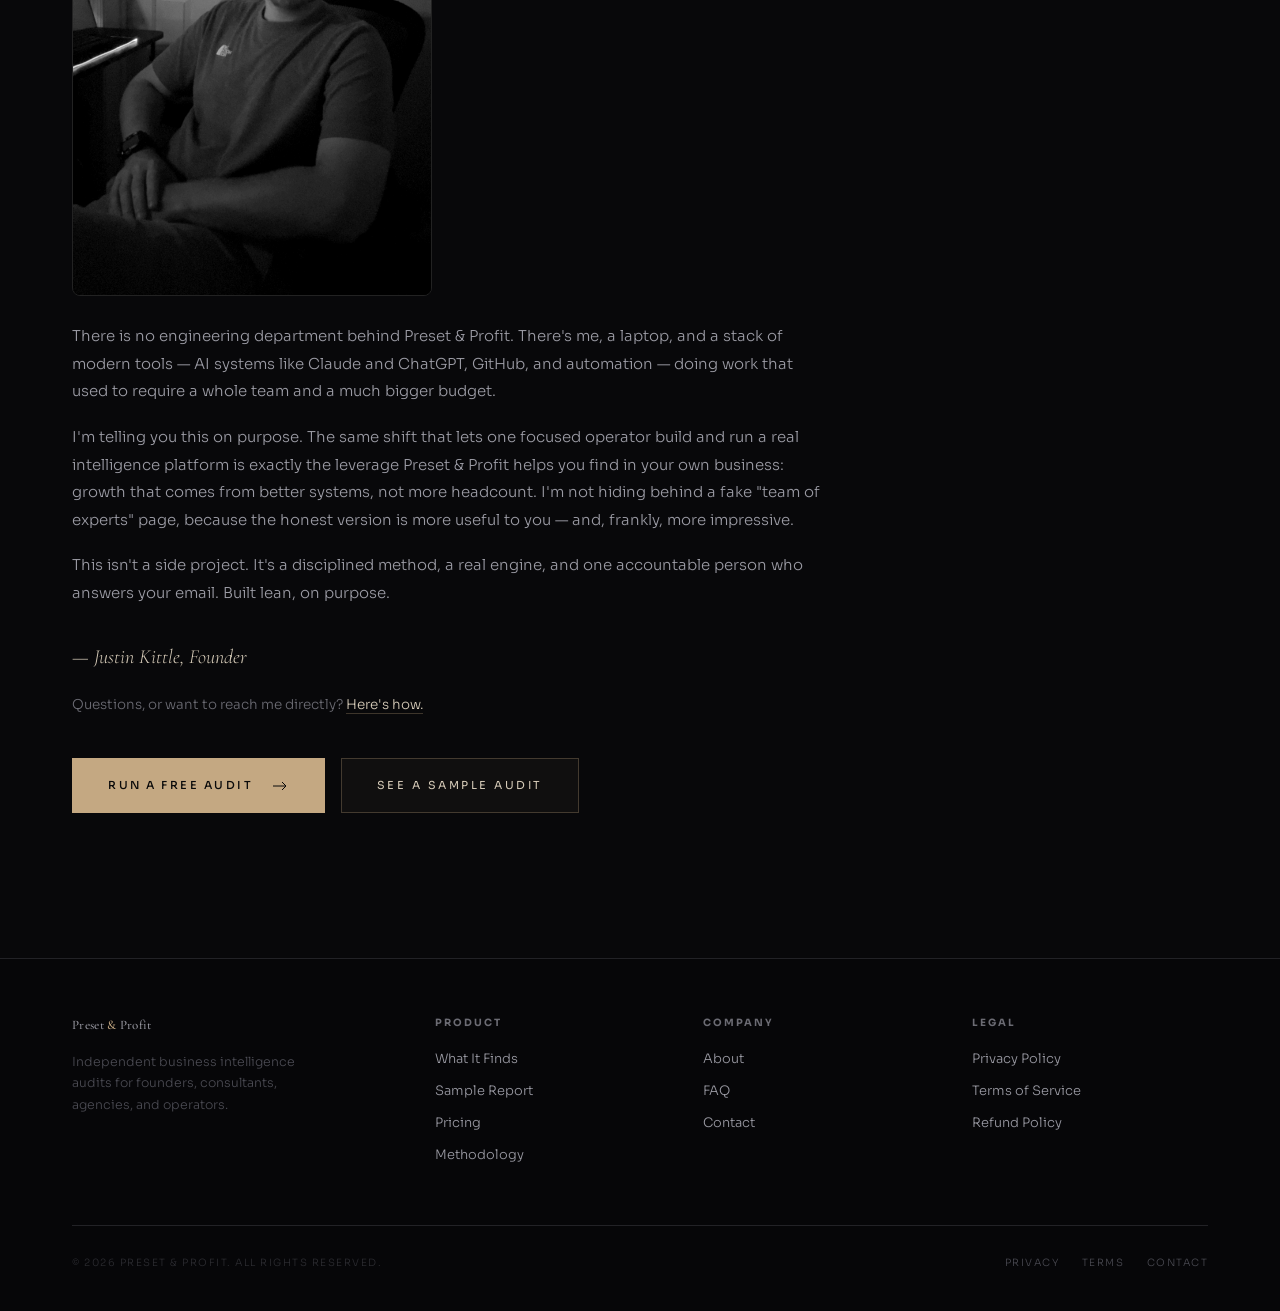
==== commit 702b780d: "Finalize legal pages: production-ready Privacy, Terms, Refund - privacy.html / terms.html: fill all " ====
--- a/about.html
+++ b/about.html
@@ -129,6 +129,7 @@
       <div class="foot-col"><h5>Legal</h5>
         <a href="privacy.html">Privacy Policy</a>
         <a href="terms.html">Terms of Service</a>
+        <a href="refund.html">Refund Policy</a>
       </div>
     </div>
     <div class="foot-bottom">
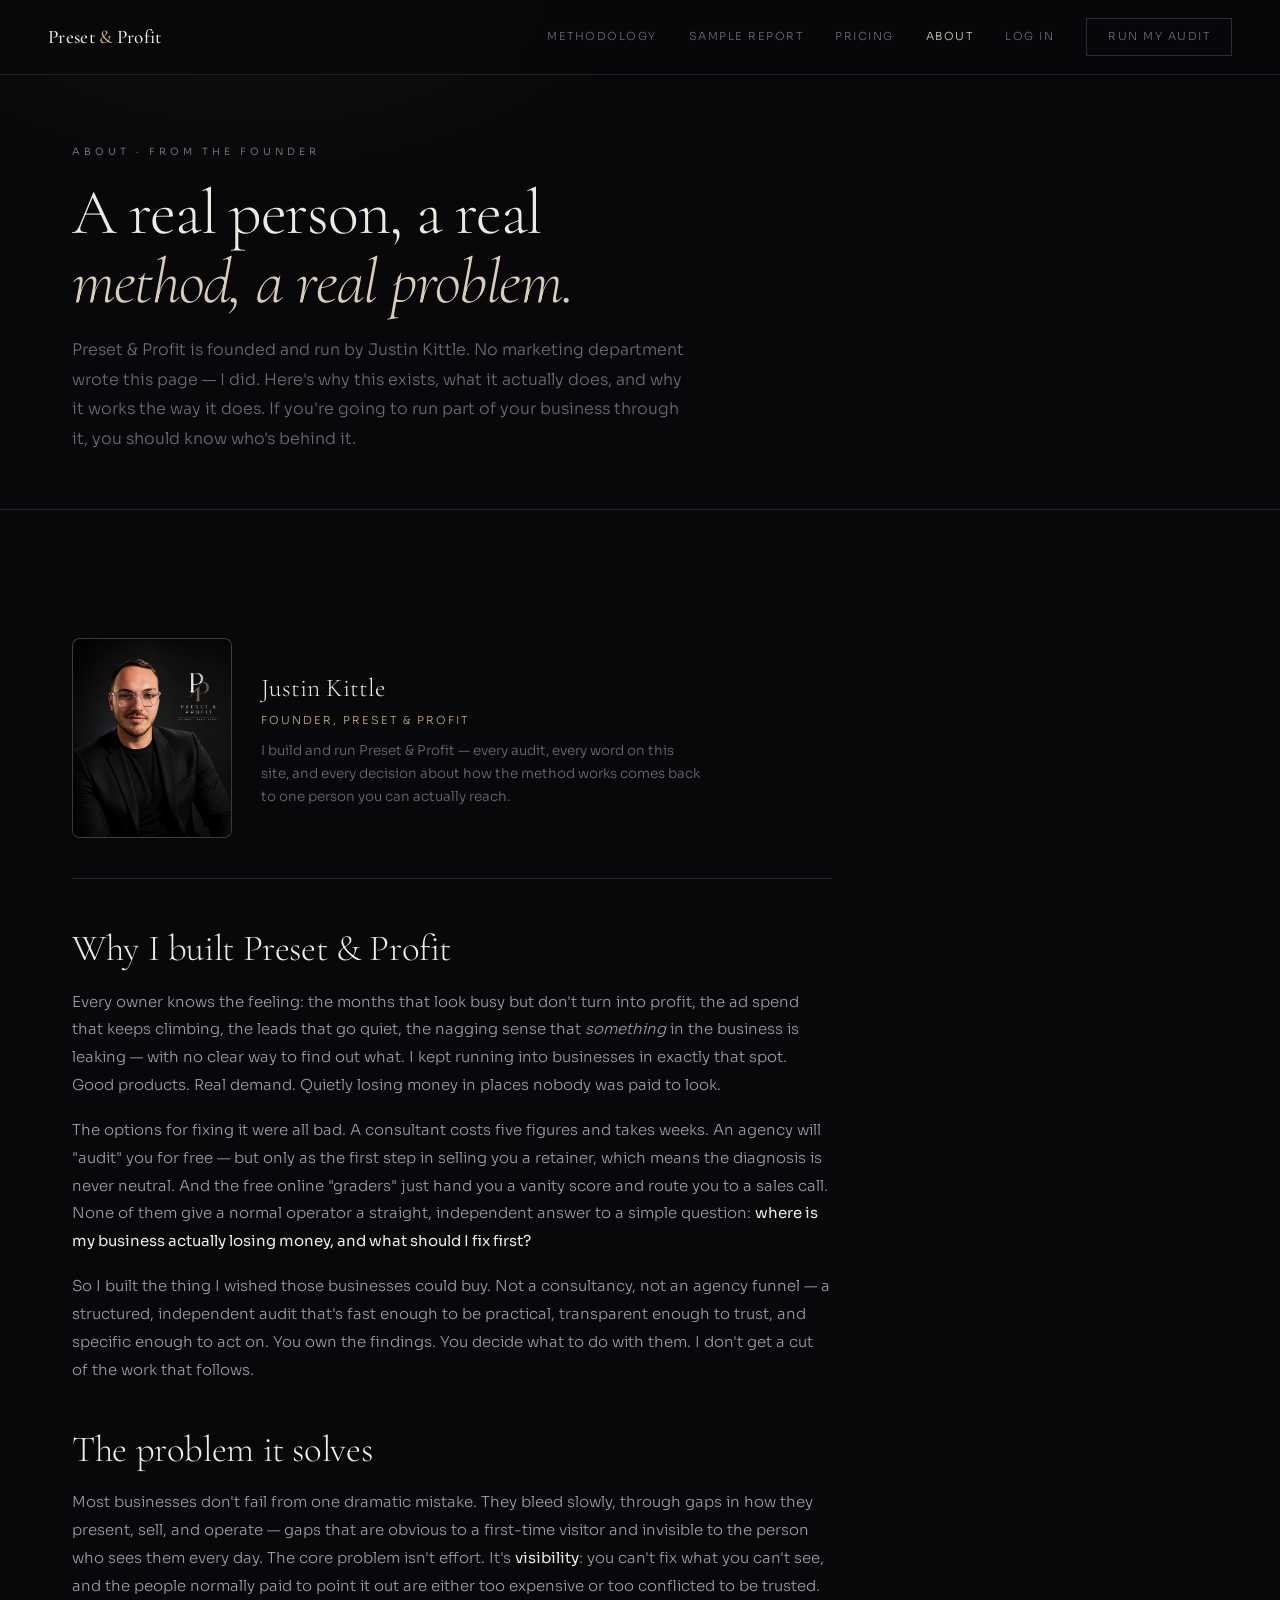
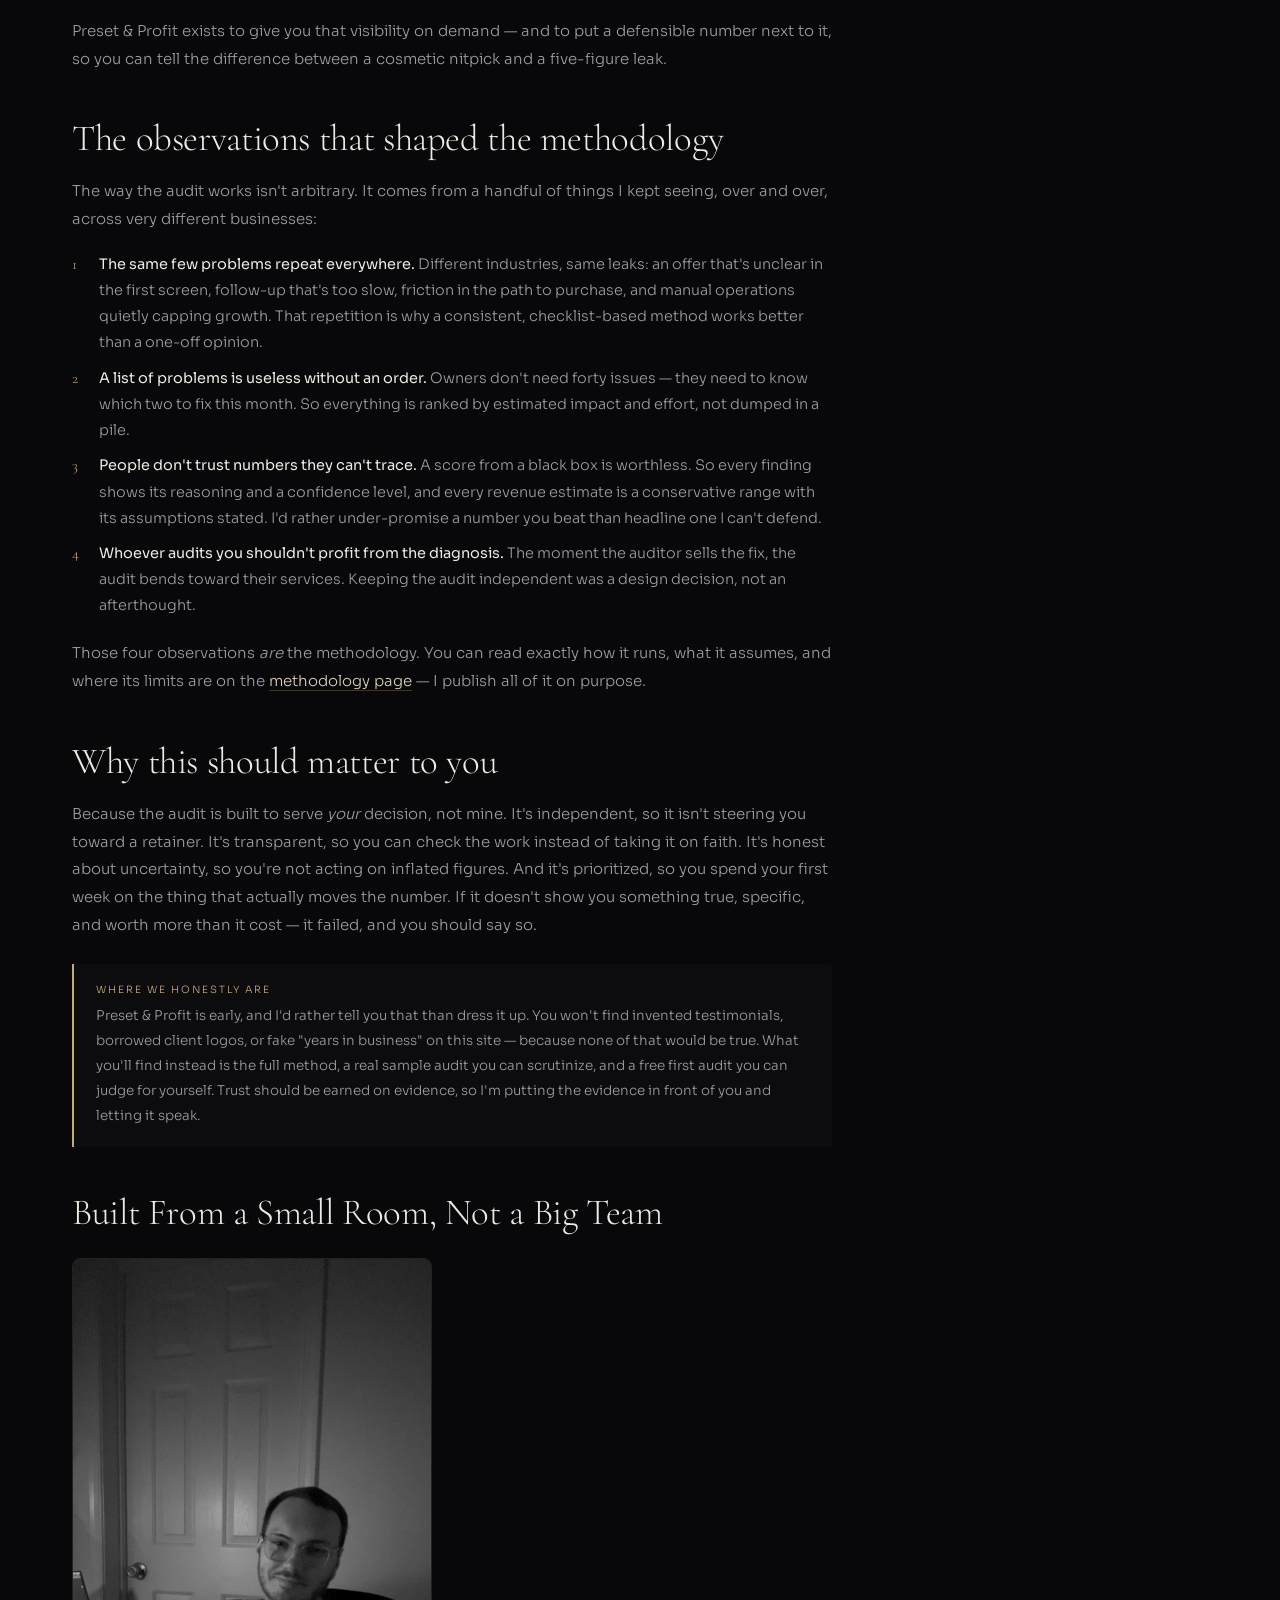
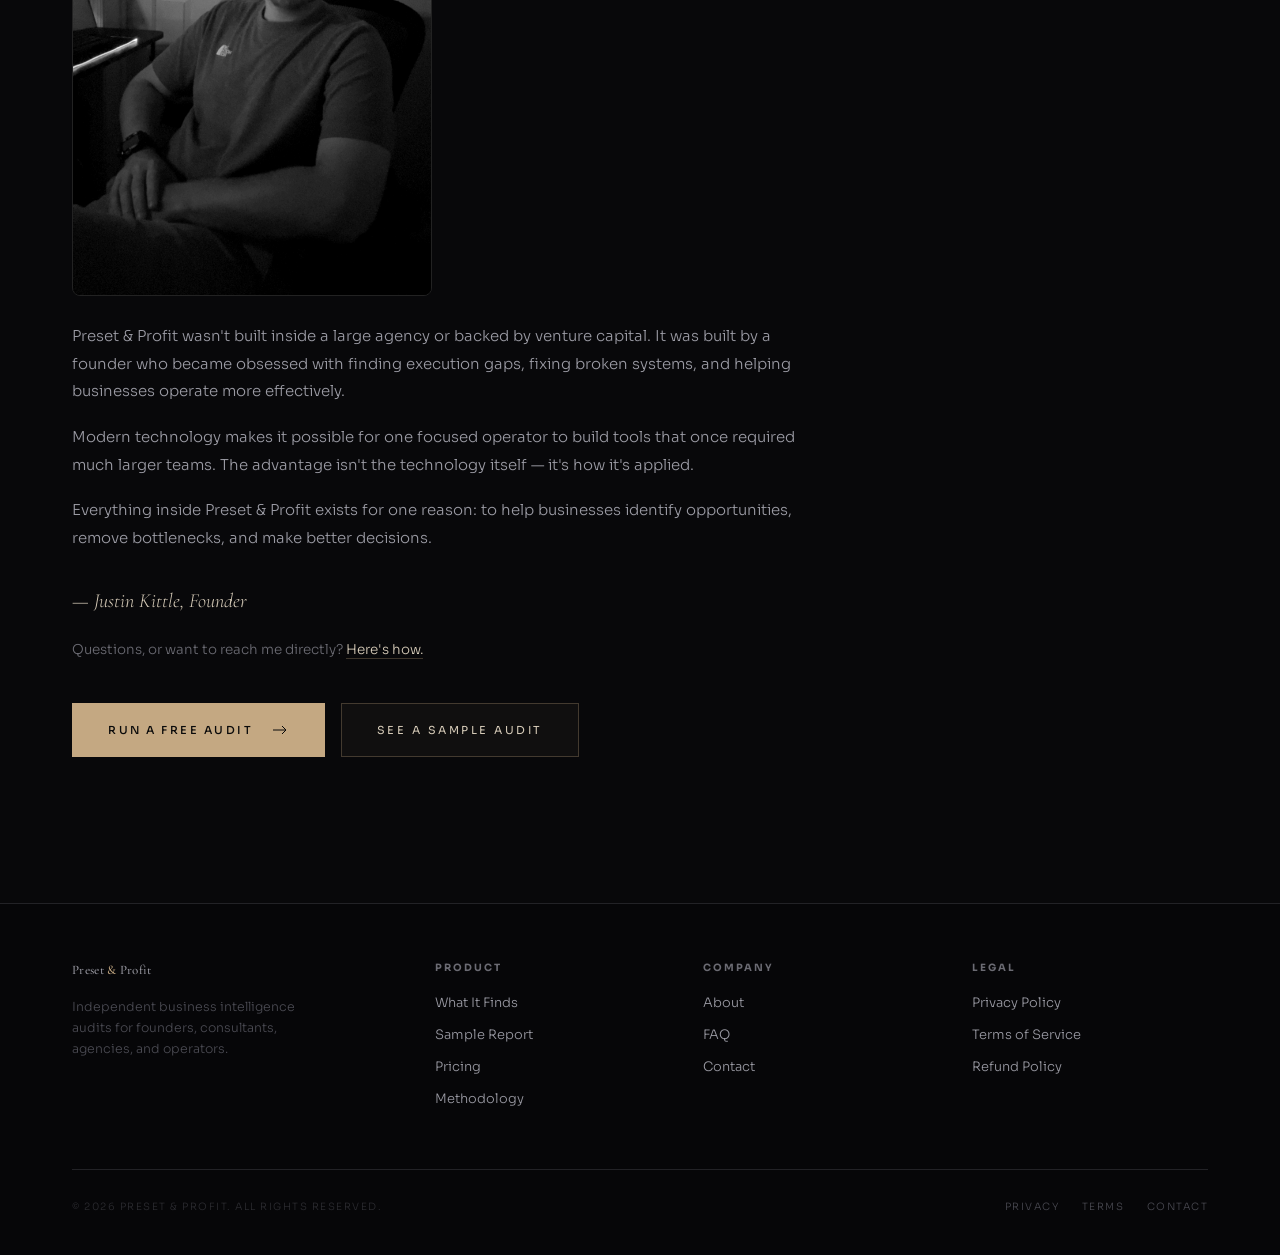
==== commit ee9e63d2: "Refine founder-story copy: focused-founder authority over "no team" Reframes the "Built From a Small" ====
--- a/about.html
+++ b/about.html
@@ -90,9 +90,9 @@
 
       <h2>Built From a Small Room, Not a Big Team</h2>
       <img class="story-photo" src="assets/founder-desk.jpg" alt="Justin Kittle building Preset &amp; Profit" onerror="this.style.display='none'" />
-      <p>There is no engineering department behind Preset &amp; Profit. There's me, a laptop, and a stack of modern tools — AI systems like Claude and ChatGPT, GitHub, and automation — doing work that used to require a whole team and a much bigger budget.</p>
-      <p>I'm telling you this on purpose. The same shift that lets one focused operator build and run a real intelligence platform is exactly the leverage Preset &amp; Profit helps you find in your own business: growth that comes from better systems, not more headcount. I'm not hiding behind a fake "team of experts" page, because the honest version is more useful to you — and, frankly, more impressive.</p>
-      <p>This isn't a side project. It's a disciplined method, a real engine, and one accountable person who answers your email. Built lean, on purpose.</p>
+      <p>Preset &amp; Profit wasn't built inside a large agency or backed by venture capital. It was built by a founder who became obsessed with finding execution gaps, fixing broken systems, and helping businesses operate more effectively.</p>
+      <p>Modern technology makes it possible for one focused operator to build tools that once required much larger teams. The advantage isn't the technology itself — it's how it's applied.</p>
+      <p>Everything inside Preset &amp; Profit exists for one reason: to help businesses identify opportunities, remove bottlenecks, and make better decisions.</p>
 
       <p style="margin-top:2rem;font-style:italic;color:var(--cream);font-family:var(--serif);font-size:1.25rem">— Justin Kittle, Founder</p>
       <p class="muted">Questions, or want to reach me directly? <a class="link" href="contact.html">Here's how.</a></p>
